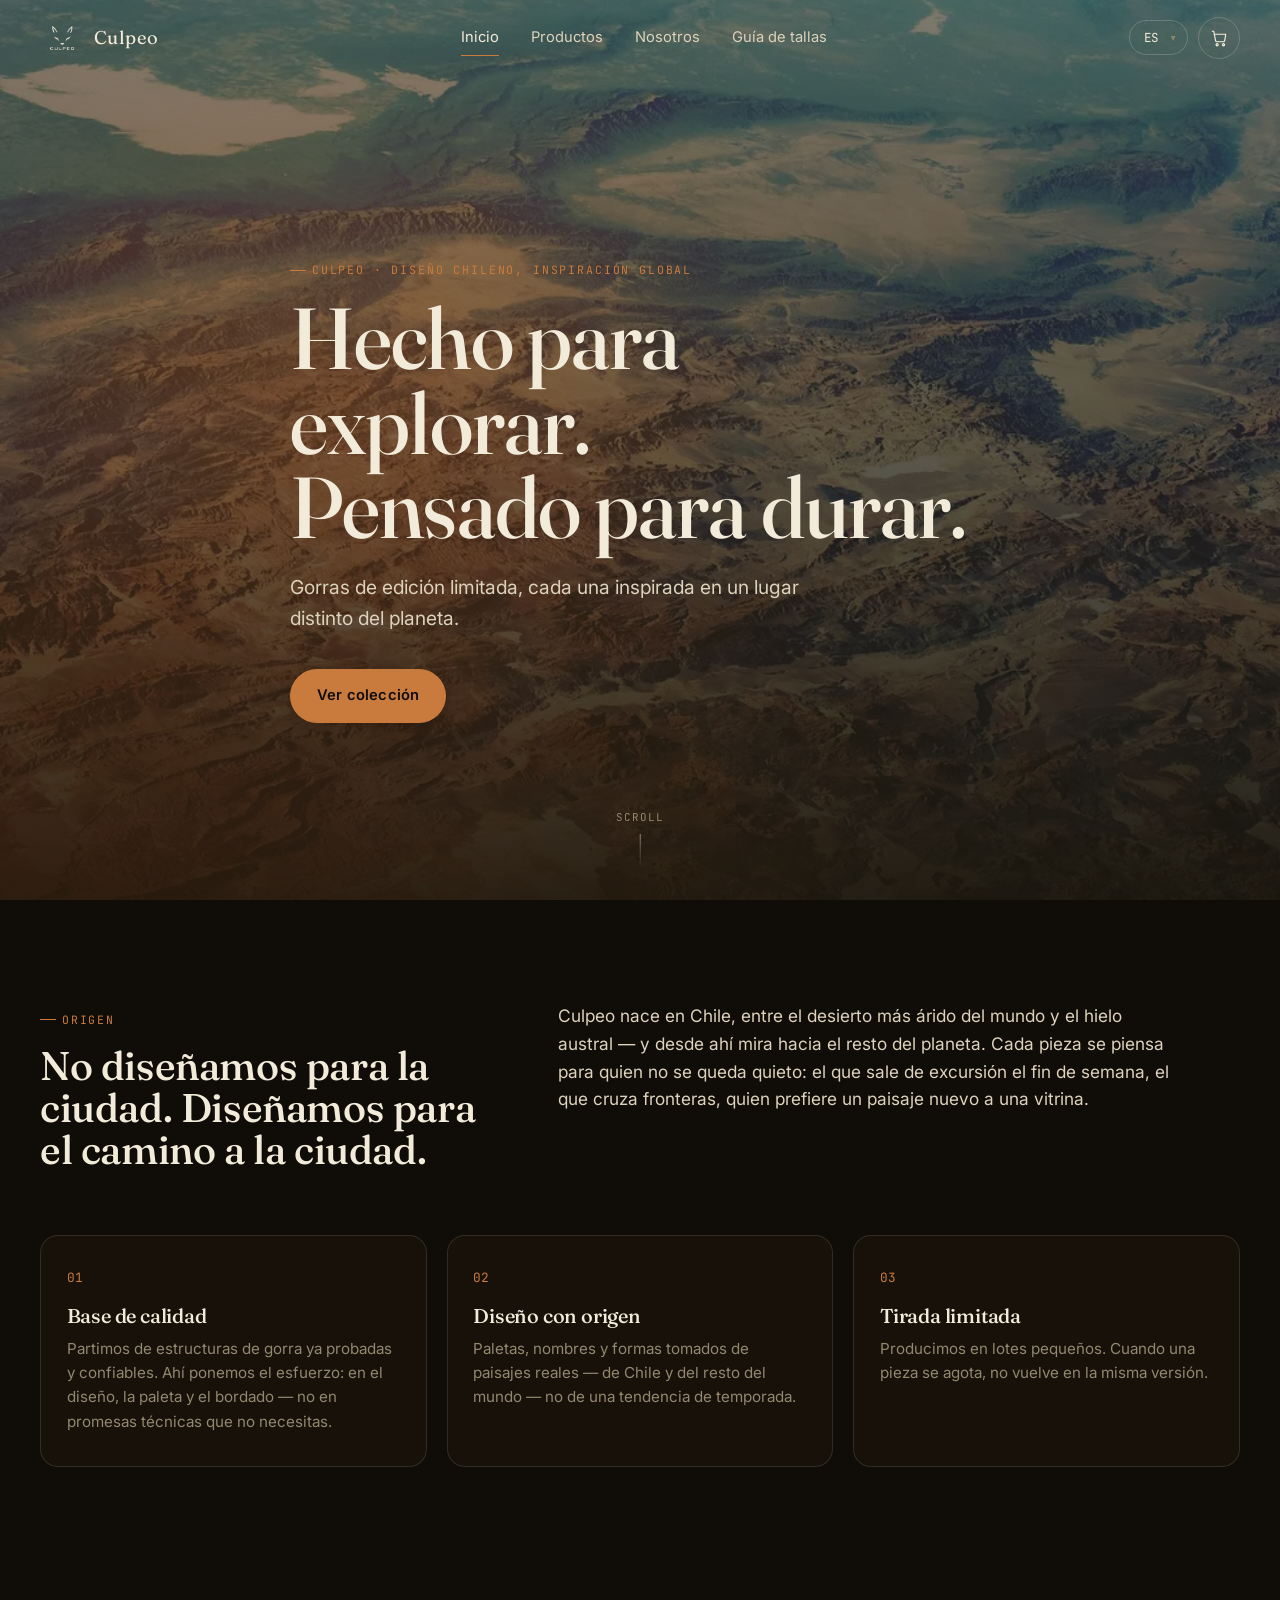
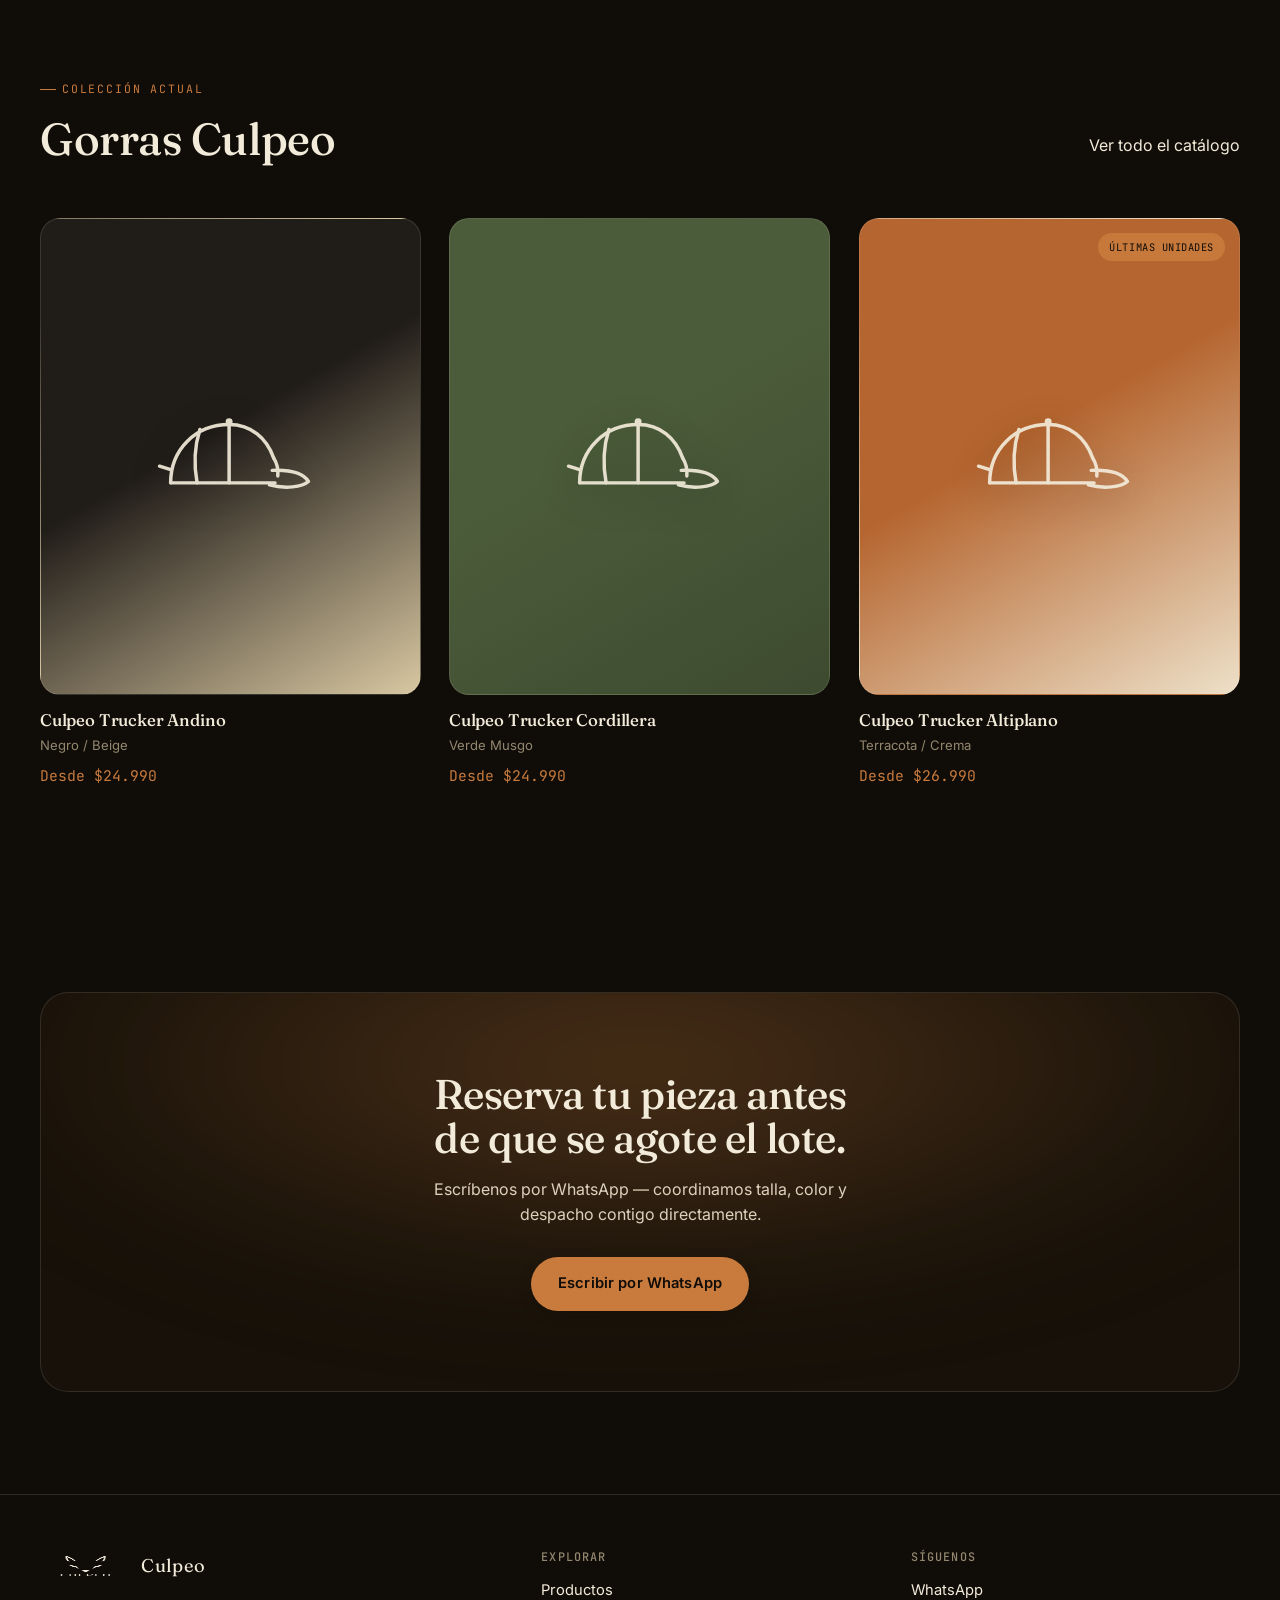
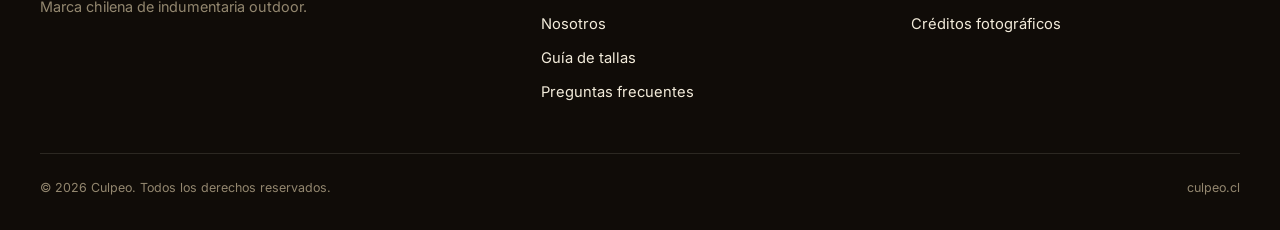
==== index.html @ 6762331b "Se agrega el proyecto" ====
<!doctype html>
<html lang="es">
<head>
  <meta charset="utf-8" />
  <meta name="viewport" content="width=device-width, initial-scale=1" />
  <title>Culpeo — Indumentaria Outdoor</title>
  <meta name="description" content="Gorras de edición limitada, inspiradas en lugares reales de Chile y del resto del mundo. Diseño chileno, tirada limitada." />
  <meta property="og:type" content="website" />
  <meta property="og:site_name" content="Culpeo" />
  <meta property="og:title" content="Culpeo — Indumentaria Outdoor" />
  <meta property="og:description" content="Gorras de edición limitada, inspiradas en lugares reales de Chile y del resto del mundo. Diseño chileno, tirada limitada." />
  <meta property="og:image" content="https://culpeo.cl/assets/img/og-image.jpg" />
  <meta property="og:url" content="https://culpeo.cl/index.html" />
  <meta name="twitter:card" content="summary_large_image" />
  <meta name="twitter:title" content="Culpeo — Indumentaria Outdoor" />
  <meta name="twitter:description" content="Gorras de edición limitada, inspiradas en lugares reales de Chile y del resto del mundo. Diseño chileno, tirada limitada." />
  <meta name="twitter:image" content="https://culpeo.cl/assets/img/og-image.jpg" />
  <link rel="icon" href="assets/img/favicon-32.png" sizes="32x32" />
  <link rel="apple-touch-icon" href="assets/img/apple-touch-icon.png" />
  <link rel="preload" as="image" href="assets/img/hero.webp" fetchpriority="high" />
  <link rel="preconnect" href="https://fonts.googleapis.com" />
  <link rel="preconnect" href="https://fonts.gstatic.com" crossorigin />
  <link rel="stylesheet" href="https://fonts.googleapis.com/css2?family=Fraunces:ital,opsz,wght@0,9..144,300;0,9..144,500;0,9..144,600;1,9..144,400;1,9..144,500&family=Inter:wght@400;500;600;700&family=JetBrains+Mono:wght@400;500;600&display=swap" />
  <link rel="stylesheet" href="styles.css?v=20260903" />
</head>
<body>
  <a class="skip-link" href="#main">Saltar al contenido</a>
  <div class="cursor" data-cursor-root aria-hidden="true"><span class="cursor-dot"></span><span class="cursor-ring"></span></div>
  <div class="toast" data-toast role="status" aria-live="polite"></div>

  <nav class="nav" aria-label="Principal">
    <div class="container nav-inner">
      <a href="index.html" class="nav-logo">
        <img src="assets/img/logo-cream.webp" alt="Culpeo" width="120" height="82" />
        <span class="nav-logo-word">Culpeo</span>
      </a>
      <div class="nav-links">
        <a href="index.html" class="nav-link is-active" data-i18n="nav.home">Inicio</a>
        <a href="productos.html" class="nav-link" data-i18n="nav.products">Productos</a>
        <a href="nosotros.html" class="nav-link" data-i18n="nav.about">Nosotros</a>
        <a href="guia-tallas.html" class="nav-link" data-i18n="nav.sizeguide">Guía de tallas</a>
      </div>
      <div class="nav-actions">
        <div class="lang-switch">
          <select data-lang-select aria-label="Idioma">
            <option value="es">ES</option><option value="en">EN</option><option value="it">IT</option><option value="de">DE</option><option value="fr">FR</option>
          </select>
        </div>
        <a href="carrito.html" class="btn-icon cart-btn" aria-label="Carro">
          <svg width="18" height="18" viewBox="0 0 24 24" fill="none" stroke="currentColor" stroke-width="1.6"><path d="M3 3h2l2.4 12.4a2 2 0 002 1.6h8.2a2 2 0 002-1.6L21 7H6" stroke-linecap="round" stroke-linejoin="round"/><circle cx="9.5" cy="21" r="1.4"/><circle cx="18" cy="21" r="1.4"/></svg>
          <span class="cart-badge">0</span>
        </a>
        <button class="hamburger" data-hamburger aria-label="Menú" aria-expanded="false"><span></span><span></span><span></span></button>
      </div>
    </div>
  </nav>

  <div class="nav-mobile" data-nav-mobile data-open="false">
    <a href="index.html" data-i18n="nav.home">Inicio</a>
    <a href="productos.html" data-i18n="nav.products">Productos</a>
    <a href="nosotros.html" data-i18n="nav.about">Nosotros</a>
    <a href="guia-tallas.html" data-i18n="nav.sizeguide">Guía de tallas</a>
    <a href="carrito.html" data-i18n="nav.cart">Carro</a>
    <div class="lang-switch">
      <select data-lang-select aria-label="Idioma">
        <option value="es">Español</option><option value="en">English</option><option value="it">Italiano</option><option value="de">Deutsch</option><option value="fr">Français</option>
      </select>
    </div>
  </div>

  <main id="main">
    <section class="hero">
      <div class="hero-bg"><img src="assets/img/hero.webp" alt="" fetchpriority="high" loading="eager" decoding="sync" /></div>
      <div class="hero-mesh" aria-hidden="true"></div>
      <div class="hero-grain" aria-hidden="true"></div>
      <div class="container hero-inner">
        <p class="kicker" data-i18n="hero.kicker">Culpeo · Diseño chileno, inspiración global</p>
        <h1 class="hero-title">
          <span data-i18n="hero.title.line1">Hecho para explorar.</span>
          <span data-i18n="hero.title.line2"><em>Pensado para durar.</em></span>
        </h1>
        <p class="hero-sub" data-i18n="hero.subtitle">Gorras de edición limitada, cada una inspirada en un lugar distinto del planeta.</p>
        <div class="hero-actions">
          <a href="productos.html" class="btn btn-primary" data-i18n="hero.cta.shop">Ver colección</a>
        </div>
      </div>
      <span class="hero-scroll-cue" aria-hidden="true">SCROLL</span>
    </section>

    <section class="section container">
      <div class="manifesto">
        <div data-reveal>
          <p class="kicker" data-i18n="manifesto.kicker">Origen</p>
          <h2 class="manifesto-title" data-i18n="manifesto.title">No diseñamos para la ciudad. Diseñamos para el camino a la ciudad.</h2>
        </div>
        <p class="manifesto-body" data-reveal data-i18n="manifesto.body">Culpeo nace en Chile, entre el desierto más árido del mundo y el hielo austral. Cada pieza se piensa para quien cruza ese territorio.</p>
      </div>
      <div class="pillars">
        <div class="pillar-card" data-reveal>
          <span class="pillar-num">01</span>
          <h3 data-i18n="pillars.materials.title">Base de calidad</h3>
          <p data-i18n="pillars.materials.body">Partimos de estructuras de gorra ya probadas. Ahí ponemos el esfuerzo: diseño, paleta y bordado.</p>
        </div>
        <div class="pillar-card" data-reveal>
          <span class="pillar-num">02</span>
          <h3 data-i18n="pillars.design.title">Diseño con origen</h3>
          <p data-i18n="pillars.design.body">Paletas y formas tomadas de paisajes reales, de Chile y del resto del mundo.</p>
        </div>
        <div class="pillar-card" data-reveal>
          <span class="pillar-num">03</span>
          <h3 data-i18n="pillars.exclusivity.title">Tirada limitada</h3>
          <p data-i18n="pillars.exclusivity.body">Producimos en lotes pequeños. Cuando se agota, no vuelve igual.</p>
        </div>
      </div>
    </section>

    <section class="section container">
      <div class="section-head" data-reveal style="display:flex;flex-wrap:wrap;justify-content:space-between;align-items:flex-end;gap:1rem;max-width:none">
        <div>
          <p class="kicker" data-i18n="featured.kicker">Colección actual</p>
          <h2 class="section-title" data-i18n="featured.title">Gorras Culpeo</h2>
        </div>
        <a href="productos.html" class="link-underline" data-i18n="featured.cta">Ver todo el catálogo</a>
      </div>
      <div class="product-grid" data-products data-limit="3" data-reveal></div>
    </section>

    <section class="section container">
      <div class="cta-final" data-reveal>
        <h2 data-i18n="ctaFinal.title">Reserva tu pieza antes de que se agote el lote.</h2>
        <p data-i18n="ctaFinal.body">Escríbenos por WhatsApp — coordinamos talla, color y despacho contigo directamente.</p>
        <a href="#" data-whatsapp-link class="btn btn-primary" data-i18n="ctaFinal.button">Escribir por WhatsApp</a>
      </div>
    </section>
  </main>

  <footer>
    <div class="container">
      <div class="footer-grid">
        <div>
          <div class="footer-brand"><img src="assets/img/logo-cream.webp" alt="" width="90" height="62" /><span class="nav-logo-word">Culpeo</span></div>
          <p class="footer-tagline" data-i18n="footer.tagline">Marca chilena de indumentaria outdoor.</p>
        </div>
        <div class="footer-col">
          <h4 data-i18n="footer.explore">Explorar</h4>
          <ul>
            <li><a href="productos.html" class="link-underline" data-i18n="nav.products">Productos</a></li>
            <li><a href="nosotros.html" class="link-underline" data-i18n="nav.about">Nosotros</a></li>
            <li><a href="guia-tallas.html" class="link-underline" data-i18n="nav.sizeguide">Guía de tallas</a></li>
            <li><a href="faq.html" class="link-underline" data-i18n="footer.faq">Preguntas frecuentes</a></li>
          </ul>
        </div>
        <div class="footer-col">
          <h4 data-i18n="footer.social">Síguenos</h4>
          <ul>
            <li><a href="#" data-instagram-link class="link-underline">Instagram</a></li>
            <li><a href="#" data-whatsapp-link class="link-underline">WhatsApp</a></li>
            <li><a href="creditos.html" class="link-underline" data-i18n="footer.credits">Créditos fotográficos</a></li>
          </ul>
        </div>
      </div>
      <div class="footer-bottom">
        <span>© 2026 Culpeo. <span data-i18n="footer.rights">Todos los derechos reservados.</span></span>
        <span>culpeo.cl</span>
      </div>
    </div>
  </footer>

  <script defer src="lib/manifest.js"></script>
  <script defer src="main.js?v=20260903"></script>
</body>
</html>
---- styles.css ----
/* =============================================================
   Culpeo — styles.css
   Archetype: Editorial Dark Warm, adapted with an Andean palette
   (copper / terracotta accent, moss secondary) instead of restaurant red.
   ============================================================= */

/* =============================================================
   1. Tokens
   ============================================================= */
@property --mesh-angle { syntax: "<angle>"; inherits: false; initial-value: 0deg; }
@property --mesh-x { syntax: "<percentage>"; inherits: false; initial-value: 30%; }
@property --mesh-y { syntax: "<percentage>"; inherits: false; initial-value: 40%; }

:root {
  --bg: #100c08;
  --bg-2: #171109;
  --bg-3: #221808;
  --cream: #f2ebda;
  --cream-2: #ddd2bc;
  --cream-3: #93876f;
  --accent: #c97b3d;
  --accent-2: #a85d28;
  --moss: #7c8a5c;
  --moss-2: #5f6b45;
  --line: rgba(242, 235, 218, 0.12);
  --line-strong: rgba(242, 235, 218, 0.22);
  --danger: #b8503a;

  --serif: "Fraunces", "Georgia", serif;
  --sans: "Inter", -apple-system, BlinkMacSystemFont, "Segoe UI", system-ui, sans-serif;
  --mono: "JetBrains Mono", ui-monospace, "SFMono-Regular", monospace;

  --ease-out: cubic-bezier(0.16, 1, 0.3, 1);
  --ease-in: cubic-bezier(0.7, 0, 0.84, 0);
  --ease-soft: cubic-bezier(0.25, 0.46, 0.45, 0.94);
  --ease-bounce: cubic-bezier(0.34, 1.56, 0.64, 1);

  --nav-h: 76px;
  --container: 1280px;
}

/* =============================================================
   2. Reset & base
   ============================================================= */
*, *::before, *::after { box-sizing: border-box; margin: 0; }
html {
  -webkit-text-size-adjust: 100%;
  tab-size: 2;
  overflow-x: clip;
  scroll-behavior: smooth;
  background: var(--bg);
}
@media (prefers-reduced-motion: reduce) { html { scroll-behavior: auto; } }

body {
  font-family: var(--sans);
  font-size: 16px;
  line-height: 1.6;
  background: var(--bg);
  color: var(--cream);
  -webkit-font-smoothing: antialiased;
  -moz-osx-font-smoothing: grayscale;
  text-rendering: optimizeLegibility;
  overflow-x: clip;
  overscroll-behavior-y: none;
}
img, svg, video { display: block; max-width: 100%; }
img { height: auto; }
button { font: inherit; color: inherit; cursor: pointer; border: 0; background: none; }
a { color: inherit; text-decoration: none; }
p { text-wrap: pretty; }
ul { list-style: none; padding: 0; }
h1, h2, h3, h4 { text-wrap: balance; line-height: 1.05; letter-spacing: -0.01em; font-family: var(--serif); font-weight: 500; }
h1 em, h2 em, h3 em { font-style: italic; color: var(--accent); }
table { border-collapse: collapse; width: 100%; }
::selection { background: var(--accent); color: var(--bg); }

:focus-visible {
  outline: 2px solid var(--accent);
  outline-offset: 3px;
  border-radius: 4px;
}

.skip-link {
  position: fixed; top: -100px; left: 1rem; z-index: 9999;
  padding: .7rem 1.1rem; background: var(--cream); color: var(--bg);
  border-radius: 8px; font-weight: 600; font-size: .85rem;
  transition: top .3s var(--ease-out);
}
.skip-link:focus { top: 1rem; }

@view-transition { navigation: auto; }
::view-transition-old(root), ::view-transition-new(root) {
  animation-duration: .5s; animation-timing-function: cubic-bezier(0.16, 1, 0.3, 1);
}
::view-transition-old(root) { animation-name: fadeOutUp; }
::view-transition-new(root) { animation-name: fadeInUp; }
@keyframes fadeOutUp { to { opacity: 0; transform: translateY(-10px); } }
@keyframes fadeInUp { from { opacity: 0; transform: translateY(10px); } }

/* =============================================================
   3. Utilities
   ============================================================= */
.container { max-width: var(--container); margin-inline: auto; padding-inline: 1.25rem; }
@media (min-width: 720px) { .container { padding-inline: 2rem; } }
@media (min-width: 1280px) { .container { padding-inline: 2.5rem; } }

.sr-only {
  position: absolute; width: 1px; height: 1px; padding: 0; margin: -1px;
  overflow: hidden; clip: rect(0,0,0,0); white-space: nowrap; border: 0;
}

.kicker {
  font-family: var(--mono); font-size: .72rem; letter-spacing: .16em; text-transform: uppercase;
  color: var(--accent); display: inline-flex; align-items: center; gap: .5em; margin-bottom: 1rem;
}
.kicker::before { content: ""; width: 1.4em; height: 1px; background: var(--accent); display: inline-block; }

.section { padding-block: clamp(3.5rem, 8vw, 7rem); position: relative; }
.section-head { max-width: 640px; margin-bottom: clamp(2rem, 5vw, 3.5rem); }
.section-head.is-center { margin-inline: auto; text-align: center; }
.section-title { font-size: clamp(1.9rem, 4vw, 2.8rem); }
.section-sub { color: var(--cream-2); margin-top: .9rem; font-size: 1.05rem; }

.eyebrow-line { display: flex; align-items: center; gap: .8rem; color: var(--cream-3); font-size: .85rem; }

/* =============================================================
   4. Buttons
   ============================================================= */
.btn {
  display: inline-flex; align-items: center; justify-content: center; gap: .6rem;
  padding: .95rem 1.7rem; border-radius: 999px; font-size: .92rem; font-weight: 600;
  letter-spacing: .01em; white-space: nowrap;
  box-shadow: 0 4px 14px rgba(0,0,0,.18);
  transition: transform .45s var(--ease-soft), box-shadow .45s var(--ease-soft), background-color .3s, color .3s, border-color .3s;
}
.btn:hover { transform: translateY(-3px); box-shadow: 0 20px 44px rgba(0,0,0,.32), 0 8px 18px rgba(201,123,61,.22); }
.btn:active { transform: translateY(-1px); transition-duration: .12s; }

.btn-primary { background: var(--accent); color: var(--bg); }
.btn-ghost { background: transparent; color: var(--cream); border: 1px solid var(--line-strong); }
.btn-ghost:hover { border-color: var(--accent); }
.btn-cream { background: var(--cream); color: var(--bg); }
.btn-block { width: 100%; }
.btn-sm { padding: .6rem 1.1rem; font-size: .82rem; }
.btn[disabled] { opacity: .45; pointer-events: none; }

.btn-icon {
  width: 42px; height: 42px; border-radius: 50%; display: inline-flex;
  align-items: center; justify-content: center; border: 1px solid var(--line-strong);
  transition: border-color .3s, background-color .3s;
  position: relative;
}
.btn-icon:hover { border-color: var(--accent); }

.link-underline { position: relative; padding-bottom: .2rem; }
.link-underline::after {
  content: ""; position: absolute; left: 0; right: 0; bottom: 0;
  height: 1px; background: currentColor; transform: scaleX(0); transform-origin: right;
  transition: transform .45s var(--ease-out);
}
.link-underline:hover::after { transform: scaleX(1); transform-origin: left; }

/* =============================================================
   5. Nav
   ============================================================= */
.nav {
  position: fixed; top: 0; inset-inline: 0; z-index: 200; height: var(--nav-h);
  display: flex; align-items: center;
  transition: background-color .4s var(--ease-out), backdrop-filter .4s var(--ease-out), box-shadow .4s var(--ease-out), border-color .4s;
  border-bottom: 1px solid transparent;
}
.nav.is-scrolled {
  background: rgba(16, 12, 8, 0.86);
  backdrop-filter: blur(14px) saturate(140%);
  -webkit-backdrop-filter: blur(14px) saturate(140%);
  border-bottom-color: var(--line);
}
.nav-inner { display: flex; align-items: center; justify-content: space-between; gap: 1rem; width: 100%; }
.nav-logo { display: flex; align-items: center; gap: .65rem; flex-shrink: 0; }
.nav-logo img { height: 30px; width: auto; }
.nav-logo-word { font-family: var(--serif); font-size: 1.15rem; letter-spacing: .02em; }

.nav-links { display: none; align-items: center; gap: 2rem; font-size: .92rem; }
@media (min-width: 960px) { .nav-links { display: flex; } }
.nav-link { position: relative; padding-block: .3rem; color: var(--cream-2); }
.nav-link:hover, .nav-link.is-active { color: var(--cream); }
.nav-link::after {
  content: ""; position: absolute; left: 0; right: 0; bottom: -2px; height: 1px;
  background: var(--accent); transform: scaleX(0); transform-origin: right;
  transition: transform .4s var(--ease-out);
}
.nav-link:hover::after, .nav-link.is-active::after { transform: scaleX(1); transform-origin: left; }

.nav-actions { display: flex; align-items: center; gap: .6rem; }

.lang-switch { position: relative; }
.lang-switch select {
  appearance: none; -webkit-appearance: none; background: transparent; border: 1px solid var(--line-strong);
  color: var(--cream); font-family: var(--mono); font-size: .78rem; letter-spacing: .04em;
  padding: .5rem 1.8rem .5rem .85rem; border-radius: 999px; cursor: pointer;
  transition: border-color .3s;
}
.lang-switch select:hover { border-color: var(--accent); }
.lang-switch::after {
  content: "▾"; position: absolute; right: .8rem; top: 50%; transform: translateY(-50%);
  font-size: .6rem; color: var(--cream-3); pointer-events: none;
}

.cart-btn { position: relative; }
.cart-badge {
  position: absolute; top: -4px; right: -4px; min-width: 18px; height: 18px; padding: 0 4px;
  border-radius: 999px; background: var(--accent); color: var(--bg); font-family: var(--mono);
  font-size: .65rem; font-weight: 700; display: flex; align-items: center; justify-content: center;
  transform: scale(0); transition: transform .35s var(--ease-bounce);
}
.cart-badge.is-visible { transform: scale(1); }

.hamburger {
  display: flex; flex-direction: column; justify-content: center; gap: 5px; width: 42px; height: 42px;
  align-items: center;
}
@media (min-width: 960px) { .hamburger { display: none; } }
.hamburger span { width: 20px; height: 1.5px; background: var(--cream); transition: transform .35s var(--ease-out), opacity .35s; }
.hamburger.is-open span:nth-child(1) { transform: translateY(6.5px) rotate(45deg); }
.hamburger.is-open span:nth-child(2) { opacity: 0; }
.hamburger.is-open span:nth-child(3) { transform: translateY(-6.5px) rotate(-45deg); }

.nav-mobile {
  position: fixed; inset: 0; z-index: 190; background: var(--bg);
  display: flex; flex-direction: column; align-items: center; justify-content: center; gap: 2rem;
  clip-path: inset(0 0 100% 0); transition: clip-path .6s var(--ease-soft);
}
.nav-mobile[data-open="true"] { clip-path: inset(0); }
.nav-mobile a { font-family: var(--serif); font-size: 1.8rem; }
.nav-mobile .lang-switch select { font-size: .9rem; padding: .7rem 2rem .7rem 1.1rem; }

/* =============================================================
   6. Hero
   ============================================================= */
.hero {
  position: relative; min-height: 100svh; display: flex; flex-direction: column;
  justify-content: center; padding-top: var(--nav-h); overflow: clip; isolation: isolate;
}
.hero-mesh {
  position: absolute; inset: -10%; z-index: -2;
  background:
    radial-gradient(55% 45% at var(--mesh-x) var(--mesh-y), rgba(201,123,61,.4), transparent 62%),
    conic-gradient(from var(--mesh-angle), rgba(196,154,91,.16), rgba(124,138,92,.10), rgba(201,123,61,.18), rgba(196,154,91,.16));
  filter: blur(90px) saturate(120%);
  opacity: .85;
  animation: meshShift 26s linear infinite;
}
@keyframes meshShift {
  0% { --mesh-angle: 0deg; --mesh-x: 26%; --mesh-y: 34%; }
  50% { --mesh-angle: 180deg; --mesh-x: 72%; --mesh-y: 58%; }
  100% { --mesh-angle: 360deg; --mesh-x: 26%; --mesh-y: 34%; }
}
.hero-bg { position: absolute; inset: 0; z-index: -3; }
.hero-bg img { width: 100%; height: 100%; object-fit: cover; }
.hero-bg::after {
  content: ""; position: absolute; inset: 0;
  background: linear-gradient(180deg, rgba(16,12,8,.55) 0%, rgba(16,12,8,.72) 55%, rgba(16,12,8,.96) 100%);
}
.hero-grain {
  position: absolute; inset: 0; z-index: -1; pointer-events: none; opacity: .1; mix-blend-mode: overlay;
  background-image: url("data:image/svg+xml;utf8,<svg xmlns='http://www.w3.org/2000/svg' viewBox='0 0 200 200'><filter id='n'><feTurbulence type='fractalNoise' baseFrequency='0.9' numOctaves='3' stitchTiles='stitch'/><feColorMatrix values='0 0 0 0 0 0 0 0 0 0 0 0 0 0 0 0 0 0 0.5 0'/></filter><rect width='100%25' height='100%25' filter='url(%23n)'/></svg>");
  background-size: 220px 220px;
}
.hero-inner { max-width: 780px; }
.hero-title { font-size: clamp(2.6rem, 7vw, 5.4rem); line-height: .98; max-width: 16ch; text-wrap: balance; }
.hero-title span { display: block; }
.hero-sub { margin-top: 1.4rem; font-size: clamp(1.02rem, 1.6vw, 1.2rem); color: var(--cream-2); max-width: 46ch; }
.hero-actions { margin-top: 2.2rem; display: flex; flex-wrap: wrap; gap: 1rem; }
.hero-scroll-cue {
  position: absolute; bottom: 2rem; left: 50%; transform: translateX(-50%);
  display: flex; flex-direction: column; align-items: center; gap: .5rem;
  color: var(--cream-3); font-family: var(--mono); font-size: .68rem; letter-spacing: .1em;
}
.hero-scroll-cue::after {
  content: ""; width: 1px; height: 34px; background: linear-gradient(var(--cream-3), transparent);
  animation: scrollCue 2.2s ease-in-out infinite;
}
@keyframes scrollCue { 0%,100% { opacity: .3; } 50% { opacity: 1; } }

/* =============================================================
   8. Manifesto / pillars
   ============================================================= */
.manifesto { display: grid; gap: 2.5rem; }
@media (min-width: 960px) { .manifesto { grid-template-columns: .8fr 1.2fr; gap: 4rem; align-items: start; } }
.manifesto-title { font-size: clamp(1.7rem, 3.4vw, 2.5rem); }
.manifesto-body { font-size: 1.08rem; color: var(--cream-2); max-width: 56ch; }

.pillars { display: grid; gap: 1.25rem; margin-top: clamp(2.5rem, 6vw, 4rem); }
@media (min-width: 720px) { .pillars { grid-template-columns: repeat(3, 1fr); } }
.pillar-card {
  padding: 2rem 1.6rem; border: 1px solid var(--line); border-radius: 18px; background: var(--bg-2);
  transition: border-color .4s, transform .5s var(--ease-soft);
}
.pillar-card:hover { border-color: var(--line-strong); transform: translateY(-4px); }
.pillar-num { font-family: var(--mono); color: var(--accent); font-size: .8rem; margin-bottom: 1rem; display: block; }
.pillar-card h3 { font-size: 1.25rem; margin-bottom: .7rem; }
.pillar-card p { color: var(--cream-3); font-size: .95rem; }

/* =============================================================
   9. Product cards / grid
   ============================================================= */
.product-grid { display: grid; gap: 1.5rem; grid-template-columns: repeat(2, 1fr); }
@media (min-width: 720px) { .product-grid { grid-template-columns: repeat(3, 1fr); gap: 1.75rem; } }

.product-card {
  position: relative; isolation: isolate;
  --rx: 0deg; --ry: 0deg;
  transform: perspective(1000px) rotateX(var(--rx)) rotateY(var(--ry));
  transform-style: preserve-3d;
  transition: transform .55s var(--ease-soft);
}
.product-card:hover { transition-duration: .15s; }
.product-card-link { display: block; }
.product-card-frame {
  position: relative; border-radius: 20px; overflow: hidden; background: var(--bg-3);
  aspect-ratio: 4/5; border: 1px solid var(--line);
}
.product-card-frame::before {
  content: ""; position: absolute; inset: 0; z-index: 2;
  background: radial-gradient(220px circle at var(--mx,50%) var(--my,50%), rgba(201,123,61,.28), transparent 60%);
  opacity: 0; transition: opacity .4s; mix-blend-mode: screen; pointer-events: none;
}
.product-card:hover .product-card-frame::before { opacity: 1; }
.product-card-img { width: 100%; height: 100%; object-fit: cover; transition: transform .8s var(--ease-soft), filter .5s; }
.product-card:hover .product-card-img { transform: scale(1.08) translateZ(0); filter: saturate(1.12) brightness(1.03); }
.product-card-body { padding-top: 1.1rem; transform: translateZ(30px); }
.product-card-name { font-size: 1.05rem; margin-bottom: .3rem; }
.product-card-color { color: var(--cream-3); font-size: .82rem; margin-bottom: .55rem; }
.product-card-price { font-family: var(--mono); font-size: .92rem; color: var(--accent); }
.product-card-icon {
  position: absolute; inset: 0; margin: auto; width: 44%; height: 44%; object-fit: contain;
  opacity: .92; filter: drop-shadow(0 10px 22px rgba(0,0,0,.4));
  transition: transform .8s var(--ease-soft);
}
.product-card:hover .product-card-icon { transform: scale(1.08) translateY(-4px); }
.badge-stock {
  display: inline-flex; align-items: center; font-family: var(--mono); font-size: .65rem;
  letter-spacing: .05em; text-transform: uppercase; padding: .35rem .7rem; border-radius: 999px;
}
.badge-stock.is-low { background: rgba(201,123,61,.92); color: var(--bg); }
.badge-stock.is-soldout { background: rgba(184,80,58,.92); color: var(--cream); }
.product-card-stock { position: absolute; top: .9rem; right: .9rem; z-index: 3; backdrop-filter: blur(6px); }

/* =============================================================
   11. CTA final + footer
   ============================================================= */
.cta-final {
  position: relative; border-radius: 28px; overflow: clip; isolation: isolate;
  padding: clamp(2.8rem, 7vw, 5rem) clamp(1.6rem, 5vw, 4rem); text-align: center;
  background: var(--bg-2); border: 1px solid var(--line);
}
.cta-final::before {
  content: ""; position: absolute; inset: -30%; z-index: -1;
  background: radial-gradient(50% 50% at 50% 30%, rgba(201,123,61,.32), transparent 70%);
  filter: blur(70px); animation: meshShift 22s linear infinite reverse;
}
.cta-final h2 { font-size: clamp(1.8rem, 4vw, 2.6rem); max-width: 22ch; margin-inline: auto; }
.cta-final p { color: var(--cream-2); max-width: 46ch; margin: 1rem auto 0; }
.cta-final .btn { margin-top: 1.8rem; }

footer { border-top: 1px solid var(--line); padding-block: 3.5rem 2rem; }
.footer-grid { display: grid; gap: 2.5rem; }
@media (min-width: 720px) { .footer-grid { grid-template-columns: 1.4fr 1fr 1fr; } }
.footer-brand { display: flex; align-items: center; gap: .7rem; margin-bottom: .9rem; }
.footer-brand img { height: 26px; }
.footer-tagline { color: var(--cream-3); font-size: .9rem; max-width: 32ch; }
.footer-col h4 { font-family: var(--mono); font-size: .74rem; letter-spacing: .1em; text-transform: uppercase; color: var(--cream-3); margin-bottom: 1rem; }
.footer-col ul { display: flex; flex-direction: column; gap: .65rem; font-size: .92rem; }
.footer-bottom {
  margin-top: 3rem; padding-top: 1.5rem; border-top: 1px solid var(--line);
  display: flex; flex-wrap: wrap; gap: 1rem; justify-content: space-between; align-items: center;
  font-size: .78rem; color: var(--cream-3);
}
.footer-bottom a { color: var(--cream-3); }
.footer-bottom a:hover { color: var(--cream); }

/* =============================================================
   12. Breadcrumb / product detail
   ============================================================= */
.breadcrumb { display: flex; align-items: center; gap: .5rem; font-size: .85rem; color: var(--cream-3); margin-bottom: 2rem; padding-top: var(--nav-h); }
.breadcrumb a:hover { color: var(--cream); }

.product-detail { display: grid; gap: 2.5rem; }
@media (min-width: 900px) { .product-detail { grid-template-columns: 1.1fr 1fr; gap: 4rem; } }
.product-gallery { position: relative; border-radius: 22px; overflow: hidden; border: 1px solid var(--line); background: var(--bg-3); aspect-ratio: 4/5; }
.product-gallery img { width: 100%; height: 100%; object-fit: cover; }
.product-gallery-icon {
  position: absolute; inset: 0; margin: auto; width: 40%; height: 40%; object-fit: contain;
  opacity: .95; filter: drop-shadow(0 24px 46px rgba(0,0,0,.45));
}
.product-info h1 { font-size: clamp(1.9rem, 3.6vw, 2.6rem); }
.product-info-price { font-family: var(--mono); font-size: 1.3rem; color: var(--accent); margin-top: .9rem; }
.product-info-desc { color: var(--cream-2); margin-top: 1.2rem; max-width: 52ch; }
.product-info-color { margin-top: 1.6rem; font-size: .95rem; color: var(--cream-3); }
.product-info-color strong { color: var(--cream); font-weight: 500; }

.field-label { font-family: var(--mono); font-size: .72rem; letter-spacing: .1em; text-transform: uppercase; color: var(--cream-3); display: block; margin-bottom: .6rem; }
.qty-stepper { display: inline-flex; align-items: center; border: 1px solid var(--line-strong); border-radius: 999px; overflow: hidden; }
.qty-stepper button { width: 40px; height: 40px; font-size: 1.1rem; }
.qty-stepper button:hover { background: var(--bg-3); }
.qty-stepper span { width: 40px; text-align: center; font-family: var(--mono); }

.product-purchase-row { display: flex; flex-wrap: wrap; align-items: center; gap: 1.2rem; margin-top: 1.6rem; }

.product-sizing-note { margin-top: 1rem; font-size: .88rem; color: var(--cream-3); }
.product-sizing-note a { color: var(--accent); }

.product-detail-blocks { margin-top: 2.4rem; border-top: 1px solid var(--line); padding-top: 1.8rem; display: flex; flex-direction: column; gap: 1.6rem; }
.product-detail-blocks h3 { font-family: var(--mono); font-size: .78rem; letter-spacing: .08em; text-transform: uppercase; color: var(--cream-3); margin-bottom: .6rem; font-style: normal; }
.product-detail-blocks p { color: var(--cream-2); font-size: .95rem; max-width: 56ch; }

/* =============================================================
   13. Size guide
   ============================================================= */
.size-howto { display: grid; gap: 2.5rem; margin-top: 2.5rem; }
@media (min-width: 900px) { .size-howto { grid-template-columns: 1fr 1fr; align-items: center; } }
.size-table-wrap { overflow-x: auto; margin-top: 2.5rem; border: 1px solid var(--line); border-radius: 16px; }
.size-table { min-width: 480px; }
.size-table th, .size-table td { text-align: left; padding: 1rem 1.4rem; border-bottom: 1px solid var(--line); }
.size-table th { font-family: var(--mono); font-size: .72rem; letter-spacing: .08em; text-transform: uppercase; color: var(--cream-3); }
.size-table tr:last-child td { border-bottom: 0; }
.size-tip {
  margin-top: 2.5rem; padding: 1.8rem 2rem; border-radius: 18px; background: var(--bg-2); border: 1px solid var(--line);
}
.size-tip h3 { font-size: 1.1rem; margin-bottom: .5rem; }
.size-tip p { color: var(--cream-3); font-size: .92rem; }
.size-diagram { width: 100%; height: auto; }

/* =============================================================
   14. Cart page
   ============================================================= */
.cart-layout { display: grid; gap: 2.5rem; }
@media (min-width: 900px) { .cart-layout { grid-template-columns: 1.5fr 1fr; gap: 3.5rem; align-items: start; } }
.cart-items { display: flex; flex-direction: column; gap: 1.2rem; }
.cart-item { display: grid; grid-template-columns: 90px 1fr auto; gap: 1.1rem; padding: 1.1rem; border: 1px solid var(--line); border-radius: 16px; align-items: center; }
.cart-item img { width: 90px; height: 90px; object-fit: cover; border-radius: 10px; }
.cart-item-name { font-size: 1rem; margin-bottom: .25rem; }
.cart-item-meta { font-size: .82rem; color: var(--cream-3); }
.cart-item-actions { display: flex; flex-direction: column; align-items: flex-end; gap: .6rem; }
.cart-item-price { font-family: var(--mono); font-size: .92rem; color: var(--accent); }
.cart-item-remove { font-size: .78rem; color: var(--cream-3); }
.cart-item-remove:hover { color: var(--danger); }

.cart-empty { text-align: center; padding: 4rem 1rem; border: 1px dashed var(--line-strong); border-radius: 18px; }
.cart-empty p { color: var(--cream-3); margin-bottom: 1.5rem; }

.cart-summary { border: 1px solid var(--line); border-radius: 18px; padding: 1.8rem; position: sticky; top: calc(var(--nav-h) + 1.5rem); background: var(--bg-2); }
.cart-summary-row { display: flex; justify-content: space-between; font-size: .95rem; padding-block: .6rem; }
.cart-summary-row.is-total { border-top: 1px solid var(--line); margin-top: .6rem; padding-top: 1rem; font-size: 1.1rem; }
.cart-summary-row.is-total span:last-child { font-family: var(--mono); color: var(--accent); }
.cart-summary-note { font-size: .8rem; color: var(--cream-3); margin-top: 1rem; }

/* =============================================================
   15. Toast
   ============================================================= */
.toast {
  position: fixed; bottom: 1.5rem; left: 50%; transform: translate(-50%, 20px); z-index: 500;
  background: var(--cream); color: var(--bg); padding: .9rem 1.4rem; border-radius: 999px;
  font-size: .88rem; font-weight: 600; opacity: 0; pointer-events: none;
  transition: opacity .4s var(--ease-out), transform .4s var(--ease-soft);
  display: flex; align-items: center; gap: .6rem; box-shadow: 0 20px 50px rgba(0,0,0,.35);
}
.toast.is-visible { opacity: 1; transform: translate(-50%, 0); }

/* =============================================================
   16. Credits page
   ============================================================= */
.credits-list { display: flex; flex-direction: column; gap: .9rem; margin-top: 2rem; }
.credits-list li { padding: 1rem 1.2rem; border: 1px solid var(--line); border-radius: 12px; font-size: .88rem; color: var(--cream-2); }
.credits-list a { color: var(--accent); }

/* FAQ accordion (native <details>) */
.faq-list { max-width: 760px; }
.faq-item { border-bottom: 1px solid var(--line); padding-block: 1.3rem; }
.faq-item summary {
  cursor: pointer; list-style: none; font-family: var(--serif); font-size: 1.08rem;
  display: flex; justify-content: space-between; align-items: center; gap: 1.2rem;
}
.faq-item summary::-webkit-details-marker { display: none; }
.faq-item summary::after {
  content: "+"; font-family: var(--mono); font-size: 1.3rem; color: var(--accent); flex-shrink: 0;
}
.faq-item[open] summary::after { content: "\2212"; }
.faq-item p { color: var(--cream-2); margin-top: 1rem; max-width: 60ch; font-size: .96rem; }

/* How to buy — 3-step block (cart page) */
.howtobuy { display: grid; gap: 1.5rem; margin-bottom: clamp(2.5rem, 5vw, 3.5rem); }
@media (min-width: 720px) { .howtobuy-steps { grid-template-columns: repeat(3, 1fr); } }
.howtobuy-steps { display: grid; gap: 1.2rem; }
.howtobuy-step { padding: 1.5rem; border: 1px solid var(--line); border-radius: 16px; background: var(--bg-2); }
.howtobuy-step h3 { font-size: 1rem; margin-bottom: .5rem; }
.howtobuy-step p { color: var(--cream-3); font-size: .88rem; }

/* =============================================================
   17. Reveal / cursor
   ============================================================= */
[data-reveal] { opacity: 0; transform: translateY(32px); transition: opacity .8s var(--ease-soft), transform .8s var(--ease-soft); }
[data-reveal].is-revealed { opacity: 1; transform: none; }
.reveal[data-split] { opacity: 1; transform: none; }

.cursor {
  position: fixed; top: 0; left: 0; pointer-events: none; z-index: 9999;
  display: none; mix-blend-mode: difference; opacity: 0; transition: opacity .25s var(--ease-out);
}
.cursor.is-ready { opacity: 1; }
@media (hover: hover) and (pointer: fine) { .cursor { display: block; } }
.cursor-dot, .cursor-ring { position: fixed; top: 0; left: 0; pointer-events: none; will-change: transform; }
.cursor-dot { width: 5px; height: 5px; margin: -2.5px; background: var(--cream); border-radius: 50%; }
.cursor-ring {
  width: 30px; height: 30px; margin: -15px; border: 1px solid var(--cream); border-radius: 50%;
  transition: width .35s var(--ease-out), height .35s var(--ease-out), margin .35s var(--ease-out);
}
.cursor.is-interactive .cursor-ring { width: 46px; height: 46px; margin: -23px; }
.has-cursor, .has-cursor a, .has-cursor button { cursor: none; }

/* =============================================================
   18. About page specifics
   ============================================================= */
.about-hero-img { border-radius: 22px; overflow: hidden; aspect-ratio: 16/9; border: 1px solid var(--line); margin-bottom: clamp(2.5rem, 6vw, 4rem); }
.about-hero-img img { width: 100%; height: 100%; object-fit: cover; }
.about-blocks { display: flex; flex-direction: column; gap: clamp(3rem, 6vw, 4.5rem); }
.about-block { display: grid; gap: 2rem; }
@media (min-width: 900px) { .about-block { grid-template-columns: .7fr 1.3fr; gap: 3.5rem; } }
.about-block h3 { font-size: clamp(1.4rem, 2.6vw, 1.8rem); }
.about-block p { color: var(--cream-2); max-width: 58ch; }
.about-gallery { display: grid; grid-template-columns: repeat(2, 1fr); gap: 1rem; margin-top: clamp(2.5rem, 6vw, 4rem); }
.about-gallery img { border-radius: 16px; aspect-ratio: 3/4; object-fit: cover; border: 1px solid var(--line); }
.about-gallery .is-wide { grid-column: span 2; aspect-ratio: 16/8; }

/* =============================================================
   19. Reduced-motion (only intrusive effects)
   ============================================================= */
@media (prefers-reduced-motion: reduce) {
  .hero-mesh, .cta-final::before { animation: none; }
  .hero-scroll-cue::after { animation: none; }
}
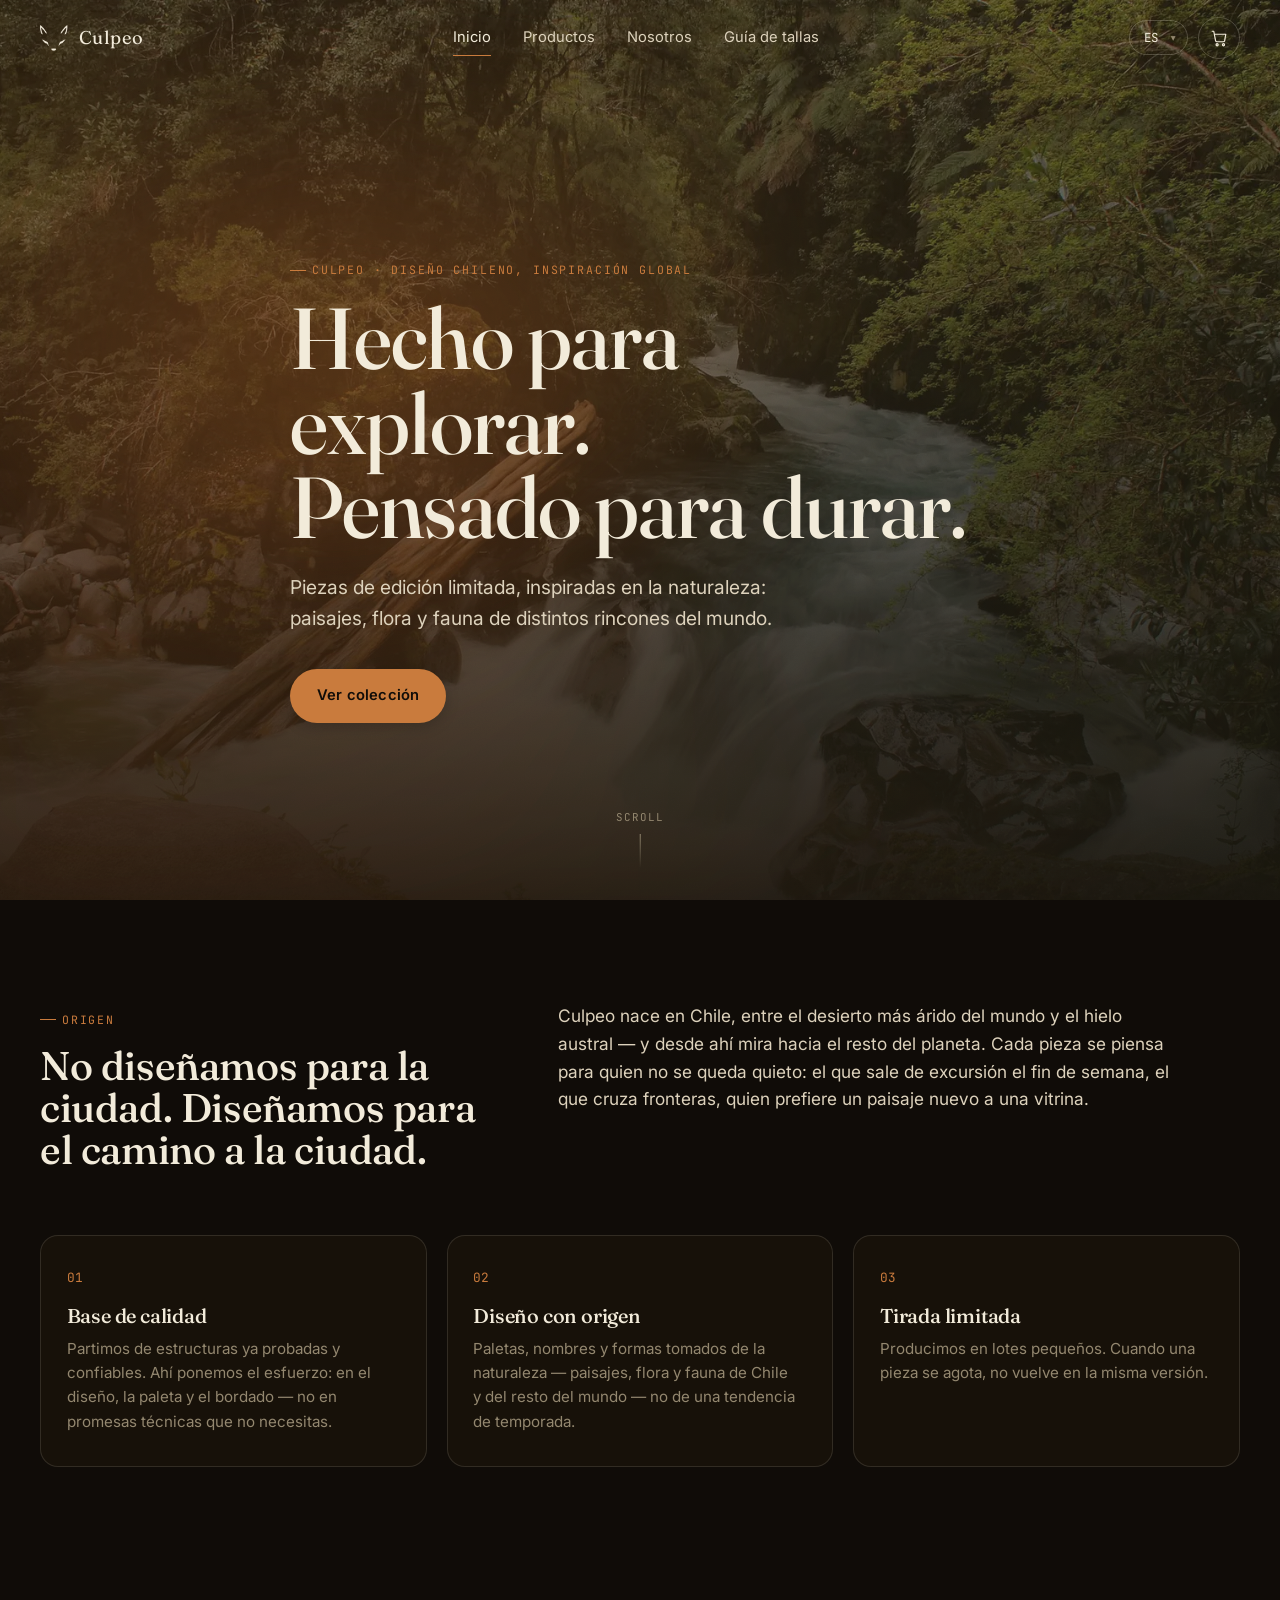
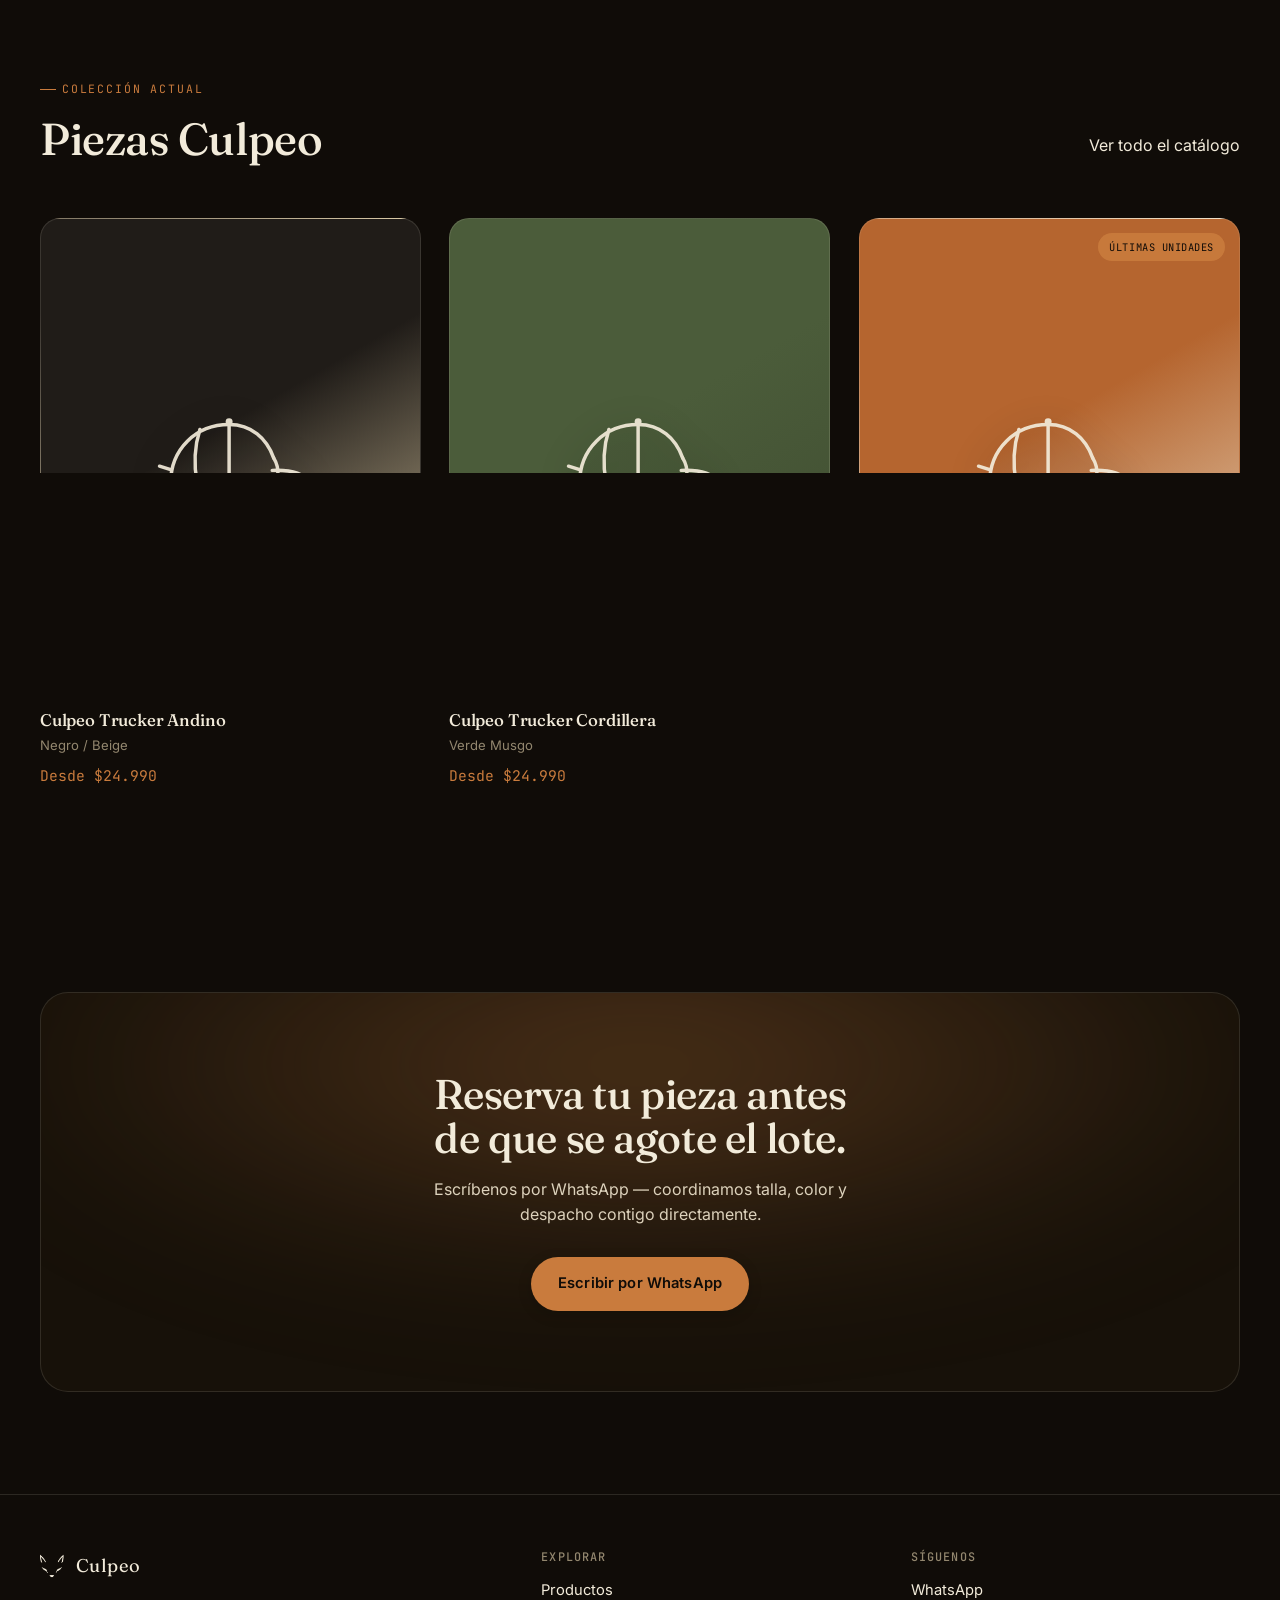
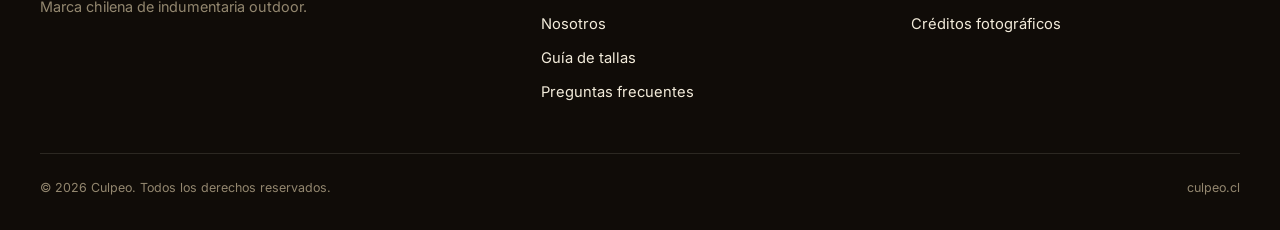
==== commit d5604ee2: "se actualiza página" ====
--- a/index.html
+++ b/index.html
@@ -4,16 +4,16 @@
   <meta charset="utf-8" />
   <meta name="viewport" content="width=device-width, initial-scale=1" />
   <title>Culpeo — Indumentaria Outdoor</title>
-  <meta name="description" content="Gorras de edición limitada, inspiradas en lugares reales de Chile y del resto del mundo. Diseño chileno, tirada limitada." />
+  <meta name="description" content="Piezas de edición limitada, inspiradas en la naturaleza de Chile y del resto del mundo. Diseño chileno, tirada limitada." />
   <meta property="og:type" content="website" />
   <meta property="og:site_name" content="Culpeo" />
   <meta property="og:title" content="Culpeo — Indumentaria Outdoor" />
-  <meta property="og:description" content="Gorras de edición limitada, inspiradas en lugares reales de Chile y del resto del mundo. Diseño chileno, tirada limitada." />
+  <meta property="og:description" content="Piezas de edición limitada, inspiradas en la naturaleza de Chile y del resto del mundo. Diseño chileno, tirada limitada." />
   <meta property="og:image" content="https://culpeo.cl/assets/img/og-image.jpg" />
   <meta property="og:url" content="https://culpeo.cl/index.html" />
   <meta name="twitter:card" content="summary_large_image" />
   <meta name="twitter:title" content="Culpeo — Indumentaria Outdoor" />
-  <meta name="twitter:description" content="Gorras de edición limitada, inspiradas en lugares reales de Chile y del resto del mundo. Diseño chileno, tirada limitada." />
+  <meta name="twitter:description" content="Piezas de edición limitada, inspiradas en la naturaleza de Chile y del resto del mundo. Diseño chileno, tirada limitada." />
   <meta name="twitter:image" content="https://culpeo.cl/assets/img/og-image.jpg" />
   <link rel="icon" href="assets/img/favicon-32.png" sizes="32x32" />
   <link rel="apple-touch-icon" href="assets/img/apple-touch-icon.png" />
@@ -21,7 +21,7 @@
   <link rel="preconnect" href="https://fonts.googleapis.com" />
   <link rel="preconnect" href="https://fonts.gstatic.com" crossorigin />
   <link rel="stylesheet" href="https://fonts.googleapis.com/css2?family=Fraunces:ital,opsz,wght@0,9..144,300;0,9..144,500;0,9..144,600;1,9..144,400;1,9..144,500&family=Inter:wght@400;500;600;700&family=JetBrains+Mono:wght@400;500;600&display=swap" />
-  <link rel="stylesheet" href="styles.css?v=20260903" />
+  <link rel="stylesheet" href="styles.css?v=20260904" />
 </head>
 <body>
   <a class="skip-link" href="#main">Saltar al contenido</a>
@@ -31,7 +31,7 @@
   <nav class="nav" aria-label="Principal">
     <div class="container nav-inner">
       <a href="index.html" class="nav-logo">
-        <img src="assets/img/logo-cream.webp" alt="Culpeo" width="120" height="82" />
+        <img src="assets/img/logo-cream.webp?v=20260904" alt="Culpeo" width="711" height="743" />
         <span class="nav-logo-word">Culpeo</span>
       </a>
       <div class="nav-links">
@@ -79,7 +79,7 @@
           <span data-i18n="hero.title.line1">Hecho para explorar.</span>
           <span data-i18n="hero.title.line2"><em>Pensado para durar.</em></span>
         </h1>
-        <p class="hero-sub" data-i18n="hero.subtitle">Gorras de edición limitada, cada una inspirada en un lugar distinto del planeta.</p>
+        <p class="hero-sub" data-i18n="hero.subtitle">Piezas de edición limitada, inspiradas en la naturaleza: paisajes, flora y fauna de distintos rincones del mundo.</p>
         <div class="hero-actions">
           <a href="productos.html" class="btn btn-primary" data-i18n="hero.cta.shop">Ver colección</a>
         </div>
@@ -99,12 +99,12 @@
         <div class="pillar-card" data-reveal>
           <span class="pillar-num">01</span>
           <h3 data-i18n="pillars.materials.title">Base de calidad</h3>
-          <p data-i18n="pillars.materials.body">Partimos de estructuras de gorra ya probadas. Ahí ponemos el esfuerzo: diseño, paleta y bordado.</p>
+          <p data-i18n="pillars.materials.body">Partimos de estructuras ya probadas. Ahí ponemos el esfuerzo: diseño, paleta y bordado.</p>
         </div>
         <div class="pillar-card" data-reveal>
           <span class="pillar-num">02</span>
           <h3 data-i18n="pillars.design.title">Diseño con origen</h3>
-          <p data-i18n="pillars.design.body">Paletas y formas tomadas de paisajes reales, de Chile y del resto del mundo.</p>
+          <p data-i18n="pillars.design.body">Paletas y formas tomadas de la naturaleza, de Chile y del resto del mundo.</p>
         </div>
         <div class="pillar-card" data-reveal>
           <span class="pillar-num">03</span>
@@ -118,7 +118,7 @@
       <div class="section-head" data-reveal style="display:flex;flex-wrap:wrap;justify-content:space-between;align-items:flex-end;gap:1rem;max-width:none">
         <div>
           <p class="kicker" data-i18n="featured.kicker">Colección actual</p>
-          <h2 class="section-title" data-i18n="featured.title">Gorras Culpeo</h2>
+          <h2 class="section-title" data-i18n="featured.title">Piezas Culpeo</h2>
         </div>
         <a href="productos.html" class="link-underline" data-i18n="featured.cta">Ver todo el catálogo</a>
       </div>
@@ -138,7 +138,7 @@
     <div class="container">
       <div class="footer-grid">
         <div>
-          <div class="footer-brand"><img src="assets/img/logo-cream.webp" alt="" width="90" height="62" /><span class="nav-logo-word">Culpeo</span></div>
+          <div class="footer-brand"><img src="assets/img/logo-cream.webp?v=20260904" alt="" width="711" height="743" /><span class="nav-logo-word">Culpeo</span></div>
           <p class="footer-tagline" data-i18n="footer.tagline">Marca chilena de indumentaria outdoor.</p>
         </div>
         <div class="footer-col">
@@ -167,6 +167,6 @@
   </footer>
 
   <script defer src="lib/manifest.js"></script>
-  <script defer src="main.js?v=20260903"></script>
+  <script defer src="main.js?v=20260904"></script>
 </body>
 </html>
--- a/styles.css
+++ b/styles.css
@@ -368,7 +368,7 @@
 .footer-grid { display: grid; gap: 2.5rem; }
 @media (min-width: 720px) { .footer-grid { grid-template-columns: 1.4fr 1fr 1fr; } }
 .footer-brand { display: flex; align-items: center; gap: .7rem; margin-bottom: .9rem; }
-.footer-brand img { height: 26px; }
+.footer-brand img { height: 26px; width: auto; flex-shrink: 0; }
 .footer-tagline { color: var(--cream-3); font-size: .9rem; max-width: 32ch; }
 .footer-col h4 { font-family: var(--mono); font-size: .74rem; letter-spacing: .1em; text-transform: uppercase; color: var(--cream-3); margin-bottom: 1rem; }
 .footer-col ul { display: flex; flex-direction: column; gap: .65rem; font-size: .92rem; }
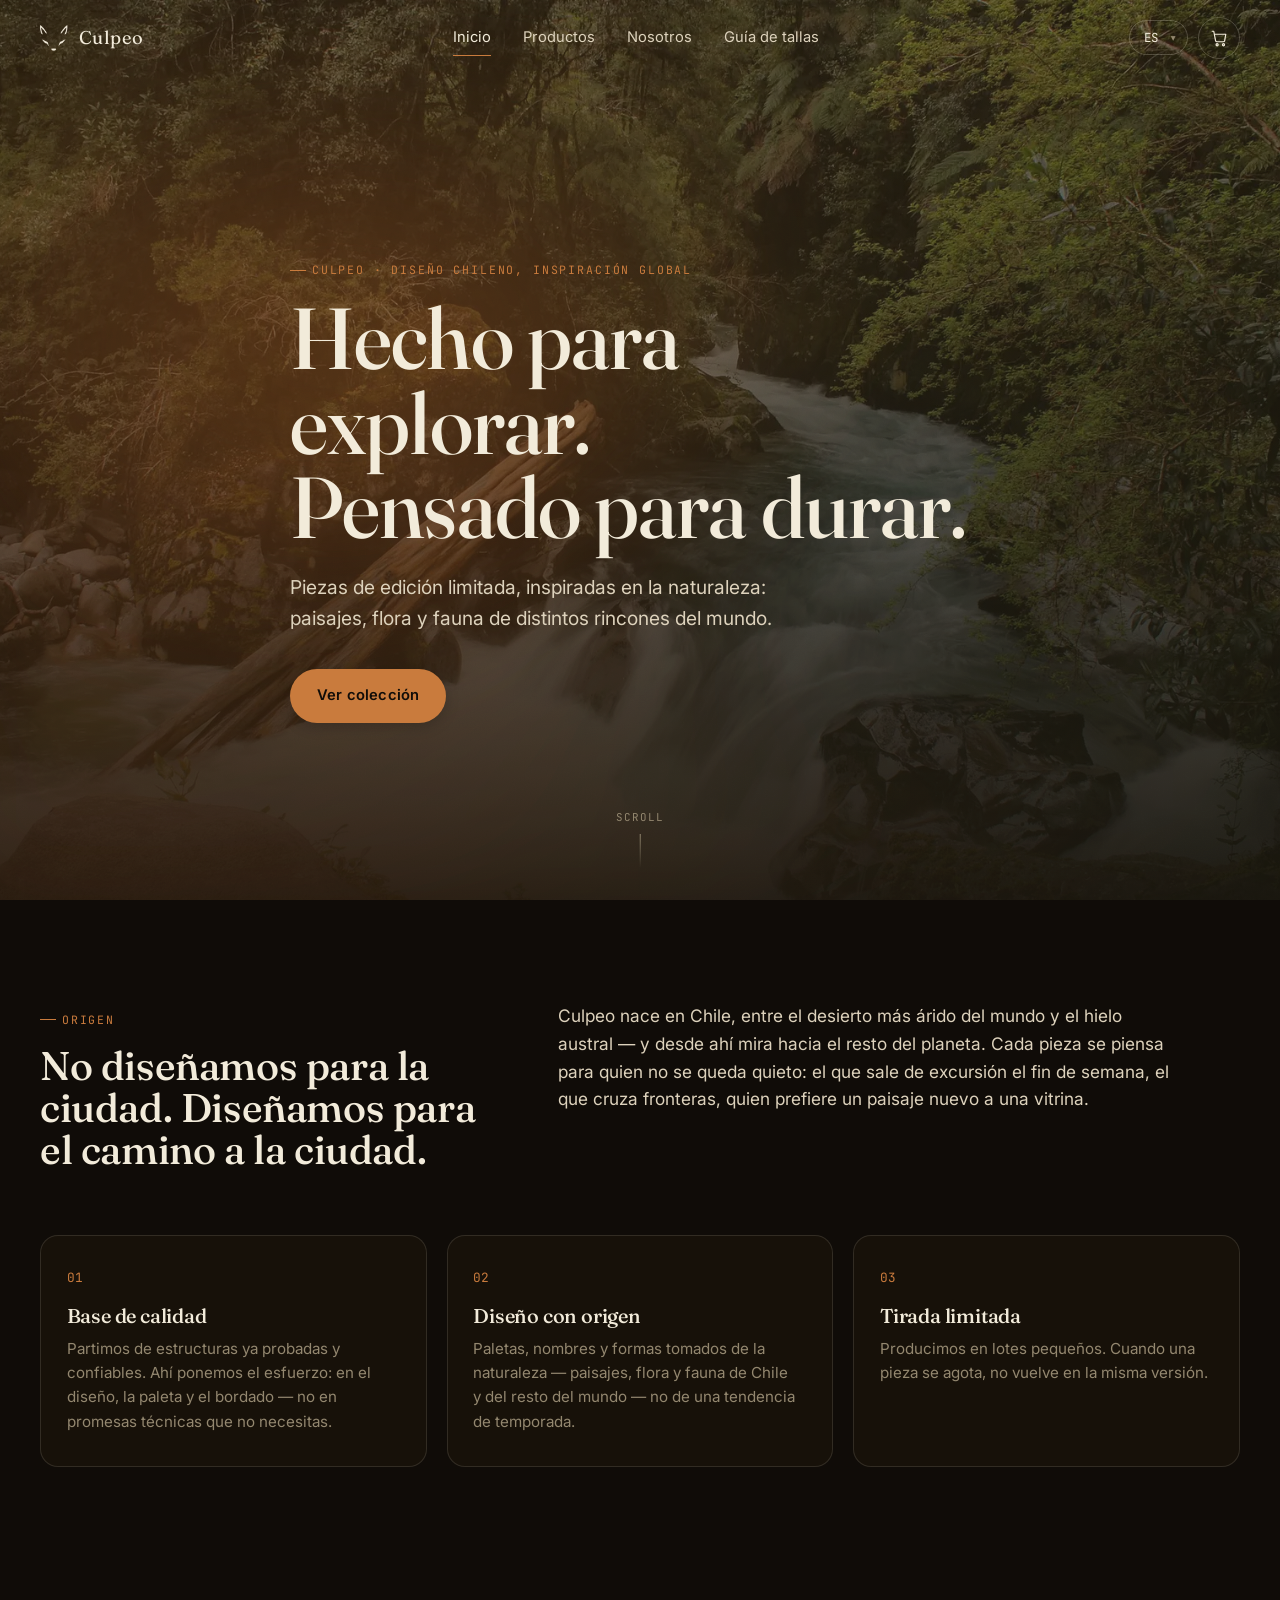
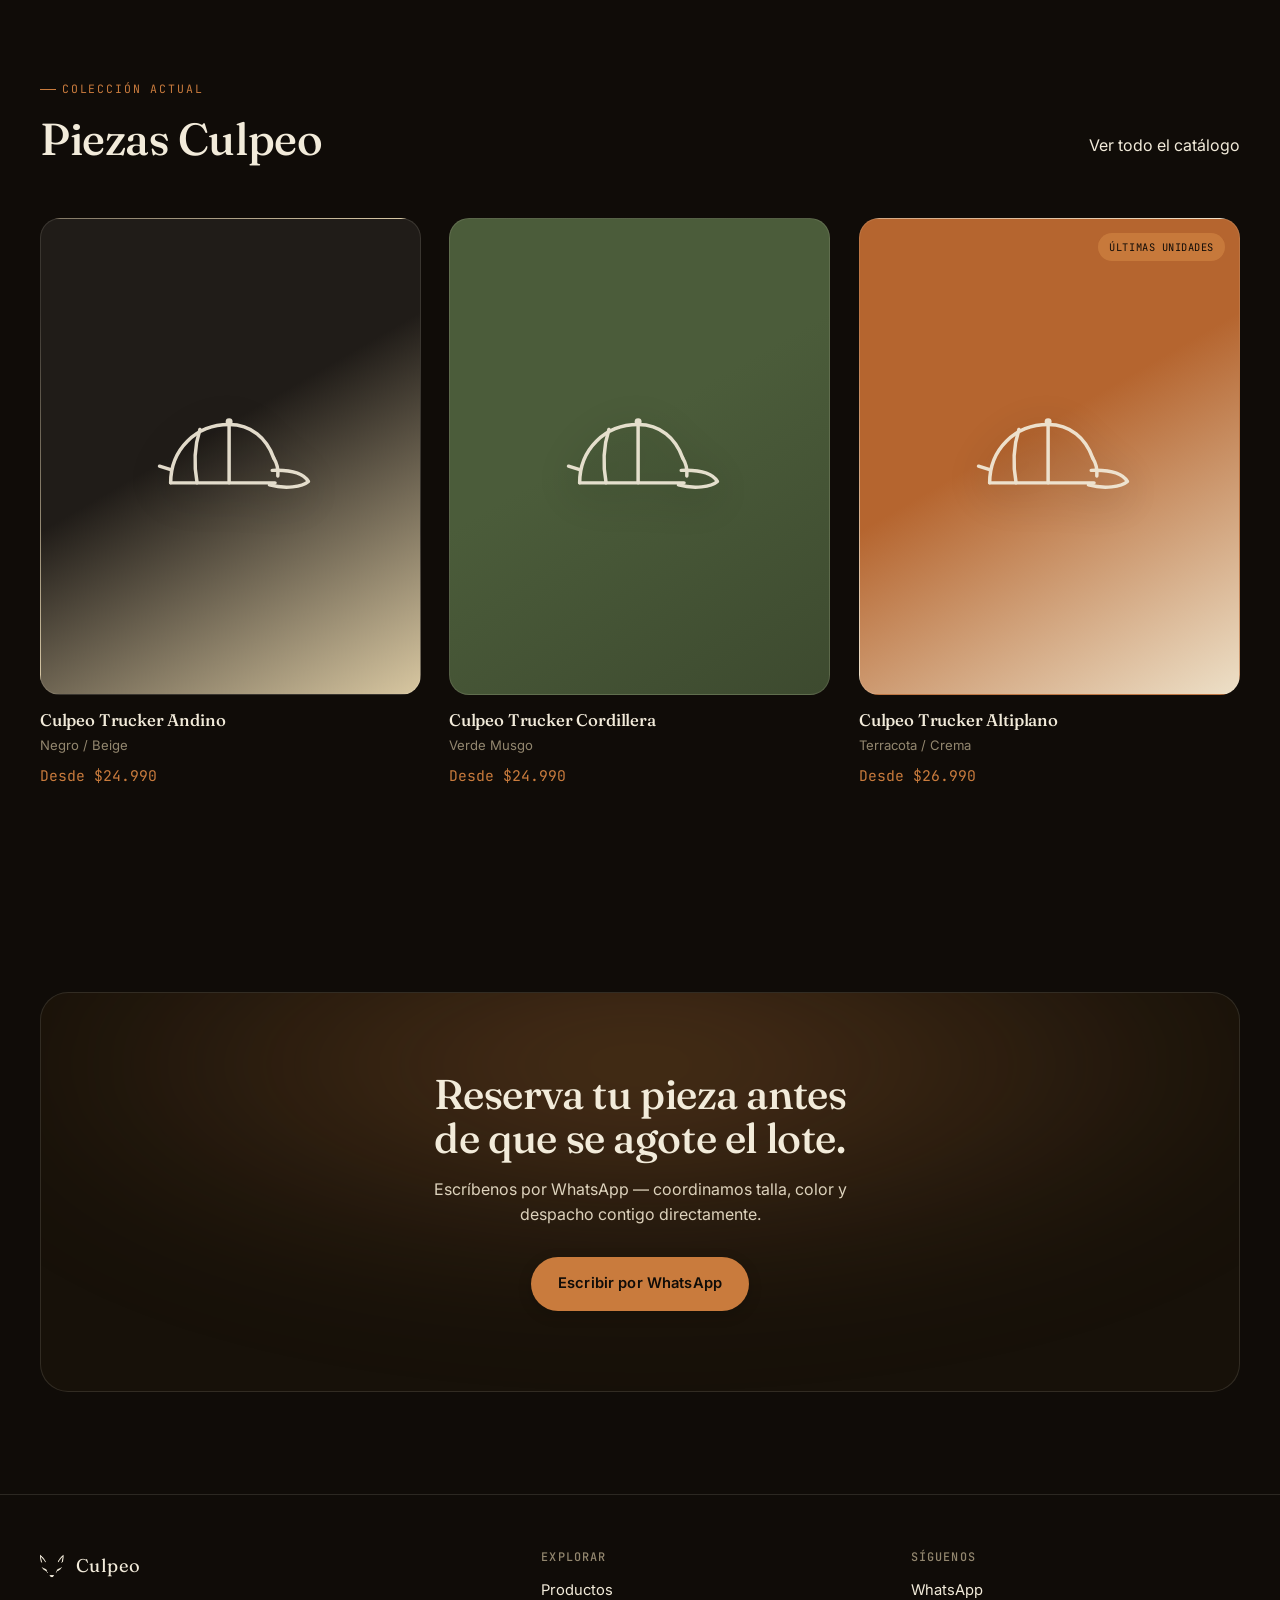
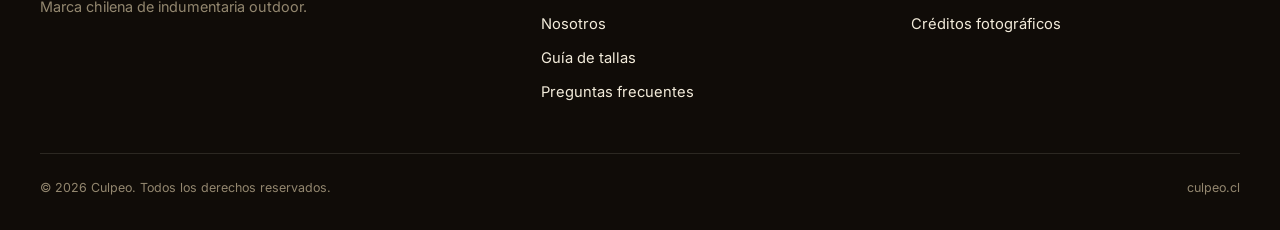
==== commit 81270338: "nueva actualizacion" ====
--- a/index.html
+++ b/index.html
@@ -4,19 +4,19 @@
   <meta charset="utf-8" />
   <meta name="viewport" content="width=device-width, initial-scale=1" />
   <title>Culpeo — Indumentaria Outdoor</title>
-  <meta name="description" content="Piezas de edición limitada, inspiradas en la naturaleza de Chile y del resto del mundo. Diseño chileno, tirada limitada." />
+  <meta name="description" content="Piezas de edición limitada, inspiradas en la naturaleza. Diseño propio, tirada limitada." />
   <meta property="og:type" content="website" />
   <meta property="og:site_name" content="Culpeo" />
   <meta property="og:title" content="Culpeo — Indumentaria Outdoor" />
-  <meta property="og:description" content="Piezas de edición limitada, inspiradas en la naturaleza de Chile y del resto del mundo. Diseño chileno, tirada limitada." />
+  <meta property="og:description" content="Piezas de edición limitada, inspiradas en la naturaleza. Diseño propio, tirada limitada." />
   <meta property="og:image" content="https://culpeo.cl/assets/img/og-image.jpg" />
   <meta property="og:url" content="https://culpeo.cl/index.html" />
   <meta name="twitter:card" content="summary_large_image" />
   <meta name="twitter:title" content="Culpeo — Indumentaria Outdoor" />
-  <meta name="twitter:description" content="Piezas de edición limitada, inspiradas en la naturaleza de Chile y del resto del mundo. Diseño chileno, tirada limitada." />
+  <meta name="twitter:description" content="Piezas de edición limitada, inspiradas en la naturaleza. Diseño propio, tirada limitada." />
   <meta name="twitter:image" content="https://culpeo.cl/assets/img/og-image.jpg" />
-  <link rel="icon" href="assets/img/favicon-32.png" sizes="32x32" />
-  <link rel="apple-touch-icon" href="assets/img/apple-touch-icon.png" />
+  <link rel="icon" href="assets/img/favicon-32.png?v=20260904" sizes="32x32" />
+  <link rel="apple-touch-icon" href="assets/img/apple-touch-icon.png?v=20260904" />
   <link rel="preload" as="image" href="assets/img/hero.webp" fetchpriority="high" />
   <link rel="preconnect" href="https://fonts.googleapis.com" />
   <link rel="preconnect" href="https://fonts.gstatic.com" crossorigin />
@@ -74,7 +74,7 @@
       <div class="hero-mesh" aria-hidden="true"></div>
       <div class="hero-grain" aria-hidden="true"></div>
       <div class="container hero-inner">
-        <p class="kicker" data-i18n="hero.kicker">Culpeo · Diseño chileno, inspiración global</p>
+        <p class="kicker" data-i18n="hero.kicker">Culpeo · Inspirado en la naturaleza</p>
         <h1 class="hero-title">
           <span data-i18n="hero.title.line1">Hecho para explorar.</span>
           <span data-i18n="hero.title.line2"><em>Pensado para durar.</em></span>
@@ -104,7 +104,7 @@
         <div class="pillar-card" data-reveal>
           <span class="pillar-num">02</span>
           <h3 data-i18n="pillars.design.title">Diseño con origen</h3>
-          <p data-i18n="pillars.design.body">Paletas y formas tomadas de la naturaleza, de Chile y del resto del mundo.</p>
+          <p data-i18n="pillars.design.body">Paletas y formas tomadas de la naturaleza, de distintos rincones del mundo.</p>
         </div>
         <div class="pillar-card" data-reveal>
           <span class="pillar-num">03</span>
@@ -139,7 +139,7 @@
       <div class="footer-grid">
         <div>
           <div class="footer-brand"><img src="assets/img/logo-cream.webp?v=20260904" alt="" width="711" height="743" /><span class="nav-logo-word">Culpeo</span></div>
-          <p class="footer-tagline" data-i18n="footer.tagline">Marca chilena de indumentaria outdoor.</p>
+          <p class="footer-tagline" data-i18n="footer.tagline">Marca de indumentaria outdoor.</p>
         </div>
         <div class="footer-col">
           <h4 data-i18n="footer.explore">Explorar</h4>
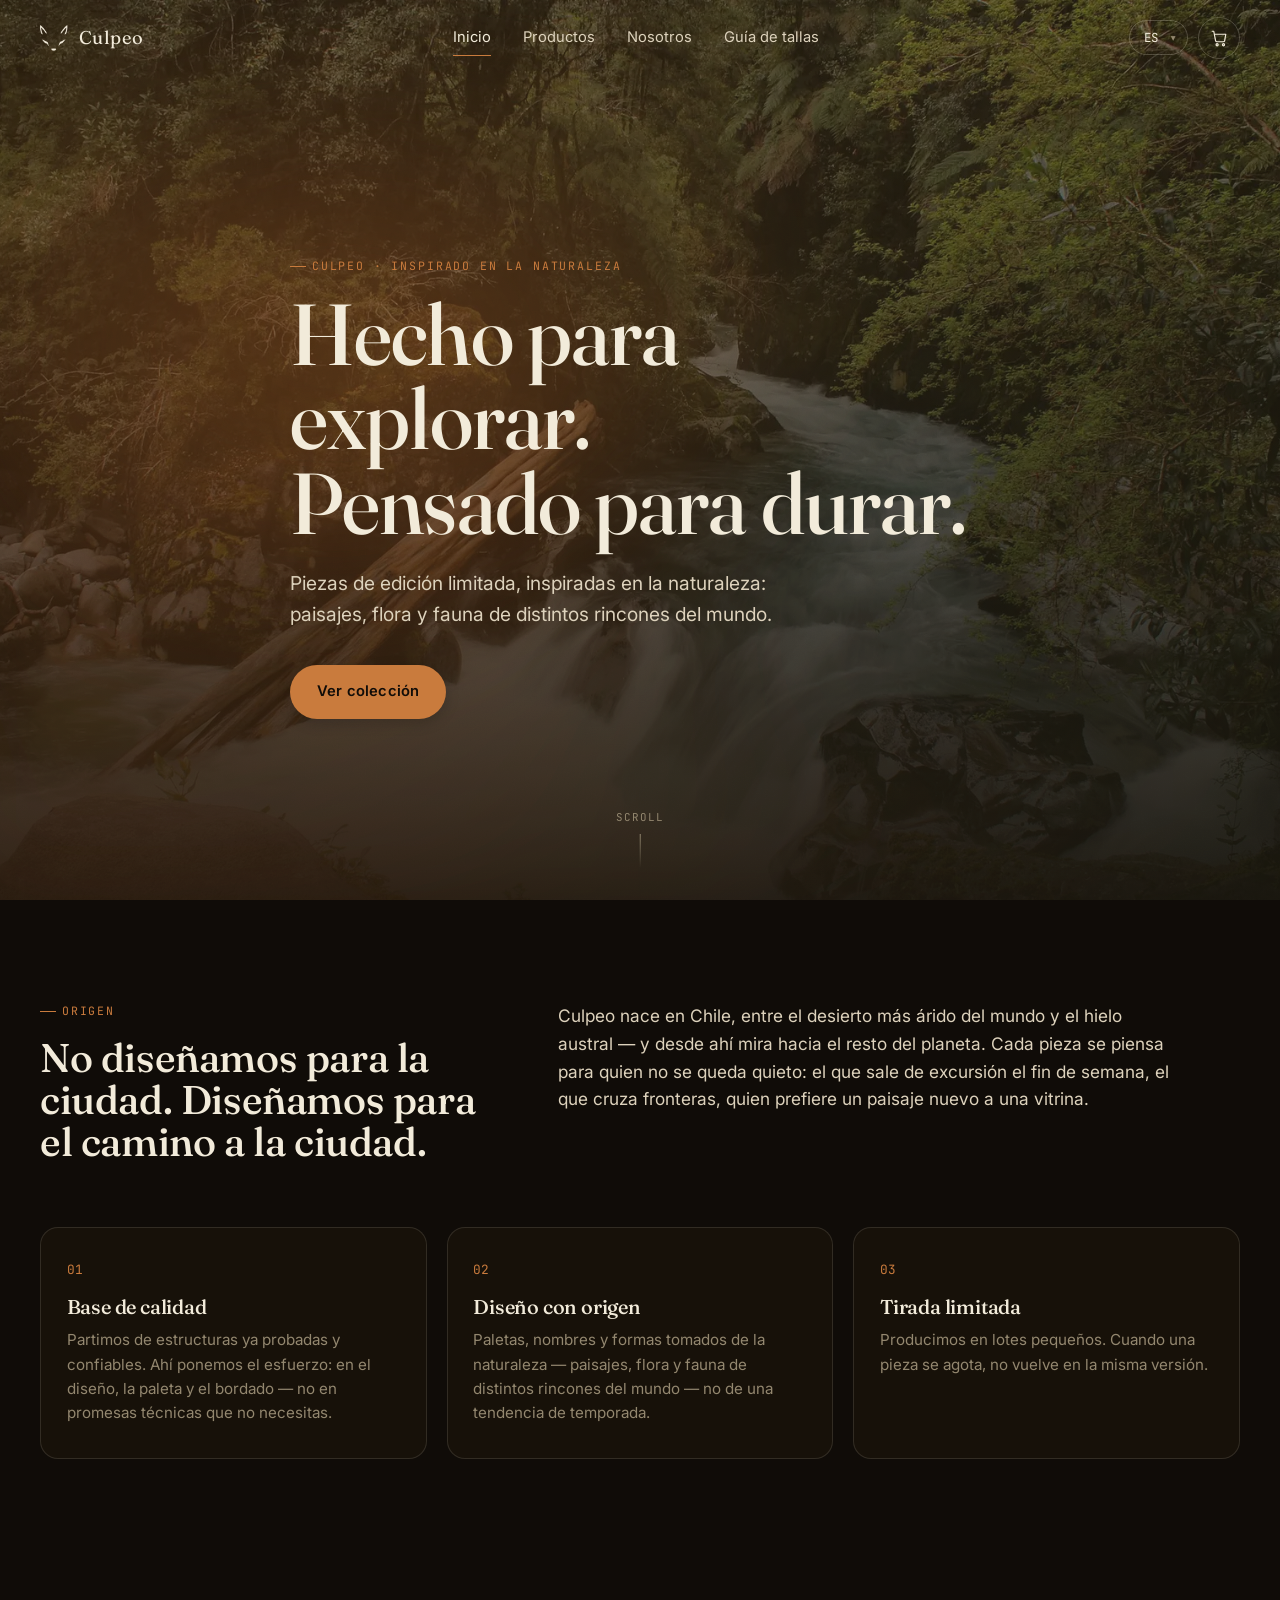
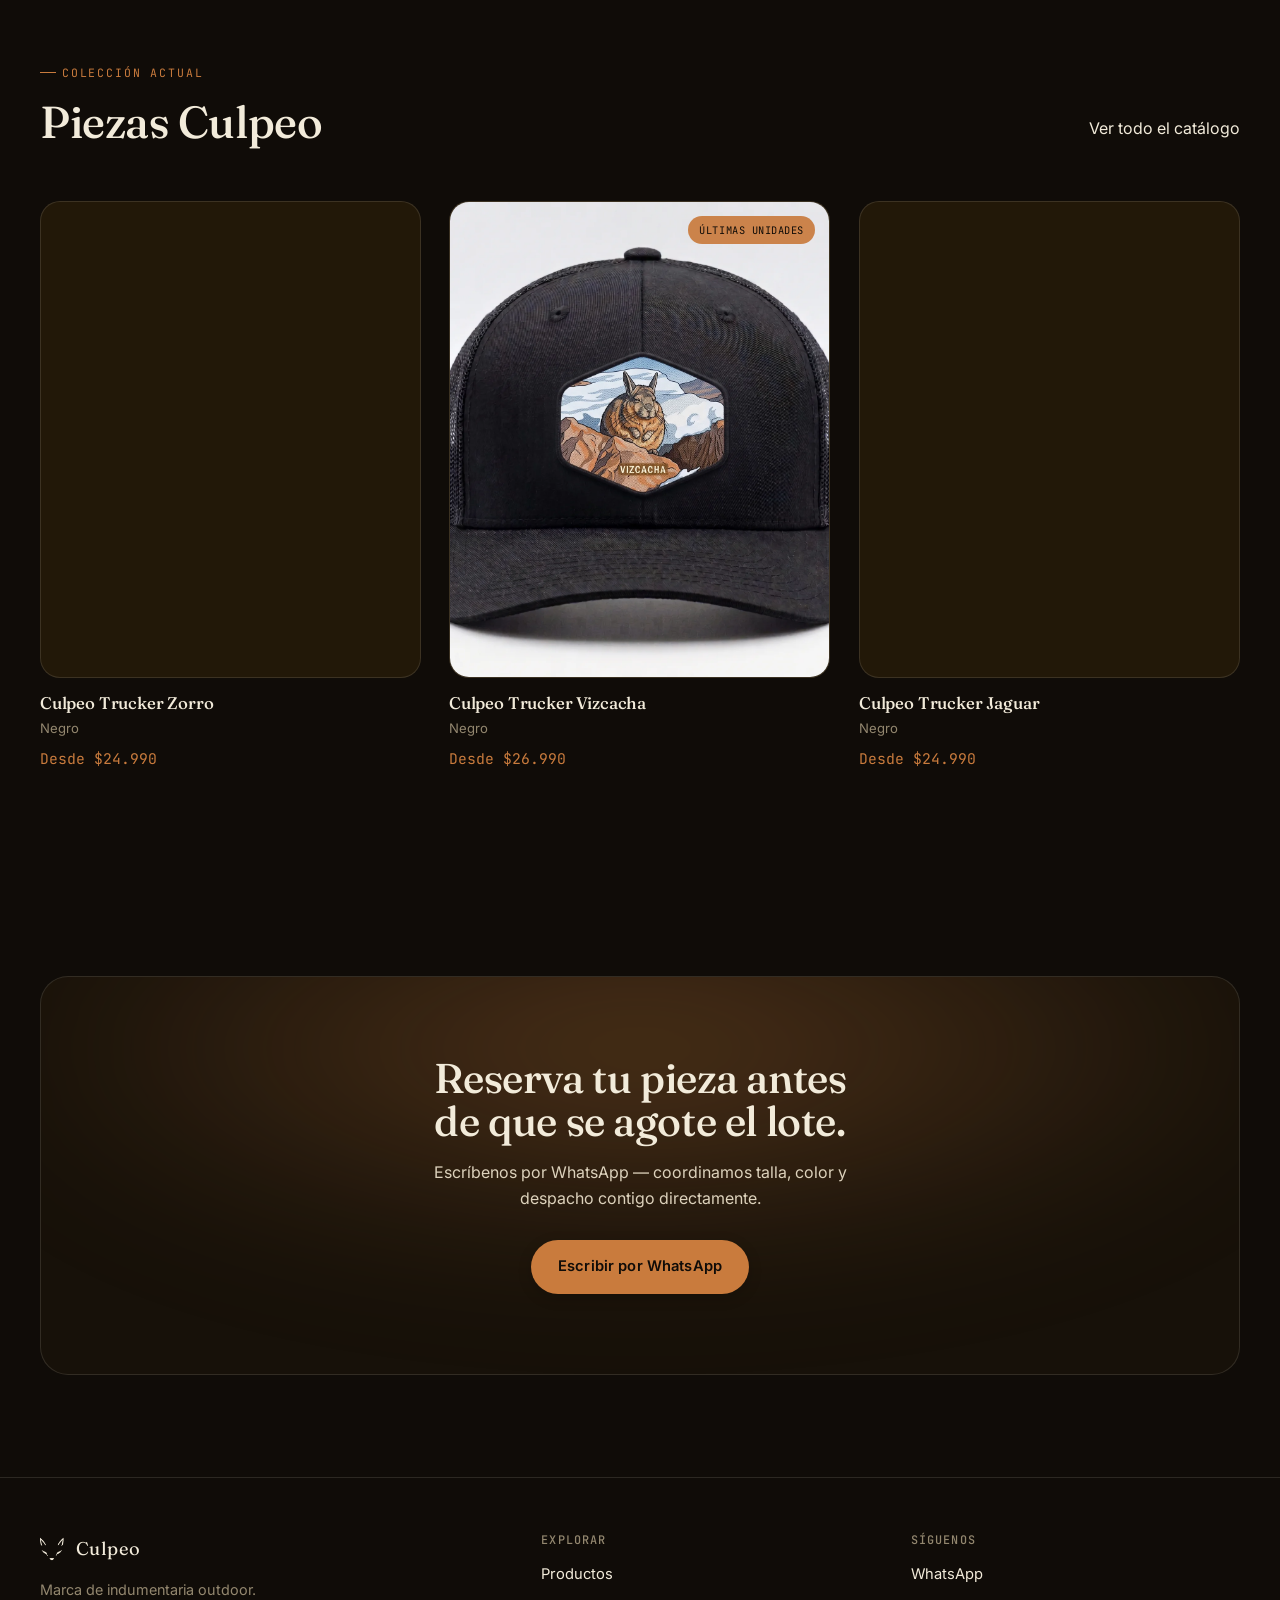
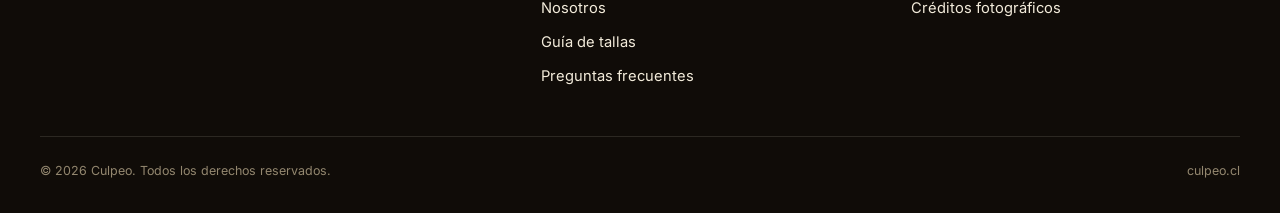
==== commit fa4c201a: "Corrige desalineación del kicker en la sección de origen .kicker usa display:inline-flex, que por de" ====
--- a/index.html
+++ b/index.html
@@ -15,13 +15,13 @@
   <meta name="twitter:title" content="Culpeo — Indumentaria Outdoor" />
   <meta name="twitter:description" content="Piezas de edición limitada, inspiradas en la naturaleza. Diseño propio, tirada limitada." />
   <meta name="twitter:image" content="https://culpeo.cl/assets/img/og-image.jpg" />
-  <link rel="icon" href="assets/img/favicon-32.png?v=20260904" sizes="32x32" />
-  <link rel="apple-touch-icon" href="assets/img/apple-touch-icon.png?v=20260904" />
+  <link rel="icon" href="assets/img/favicon-32.png?v=20260908" sizes="32x32" />
+  <link rel="apple-touch-icon" href="assets/img/apple-touch-icon.png?v=20260908" />
   <link rel="preload" as="image" href="assets/img/hero.webp" fetchpriority="high" />
   <link rel="preconnect" href="https://fonts.googleapis.com" />
   <link rel="preconnect" href="https://fonts.gstatic.com" crossorigin />
   <link rel="stylesheet" href="https://fonts.googleapis.com/css2?family=Fraunces:ital,opsz,wght@0,9..144,300;0,9..144,500;0,9..144,600;1,9..144,400;1,9..144,500&family=Inter:wght@400;500;600;700&family=JetBrains+Mono:wght@400;500;600&display=swap" />
-  <link rel="stylesheet" href="styles.css?v=20260904" />
+  <link rel="stylesheet" href="styles.css?v=20260908" />
 </head>
 <body>
   <a class="skip-link" href="#main">Saltar al contenido</a>
@@ -31,7 +31,7 @@
   <nav class="nav" aria-label="Principal">
     <div class="container nav-inner">
       <a href="index.html" class="nav-logo">
-        <img src="assets/img/logo-cream.webp?v=20260904" alt="Culpeo" width="711" height="743" />
+        <img src="assets/img/logo-cream.webp?v=20260908" alt="Culpeo" width="711" height="743" />
         <span class="nav-logo-word">Culpeo</span>
       </a>
       <div class="nav-links">
@@ -138,7 +138,7 @@
     <div class="container">
       <div class="footer-grid">
         <div>
-          <div class="footer-brand"><img src="assets/img/logo-cream.webp?v=20260904" alt="" width="711" height="743" /><span class="nav-logo-word">Culpeo</span></div>
+          <div class="footer-brand"><img src="assets/img/logo-cream.webp?v=20260908" alt="" width="711" height="743" /><span class="nav-logo-word">Culpeo</span></div>
           <p class="footer-tagline" data-i18n="footer.tagline">Marca de indumentaria outdoor.</p>
         </div>
         <div class="footer-col">
@@ -167,6 +167,6 @@
   </footer>
 
   <script defer src="lib/manifest.js"></script>
-  <script defer src="main.js?v=20260904"></script>
+  <script defer src="main.js?v=20260908"></script>
 </body>
 </html>
--- a/styles.css
+++ b/styles.css
@@ -113,6 +113,7 @@
 .kicker {
   font-family: var(--mono); font-size: .72rem; letter-spacing: .16em; text-transform: uppercase;
   color: var(--accent); display: inline-flex; align-items: center; gap: .5em; margin-bottom: 1rem;
+  vertical-align: top;
 }
 .kicker::before { content: ""; width: 1.4em; height: 1px; background: var(--accent); display: inline-block; }
 
